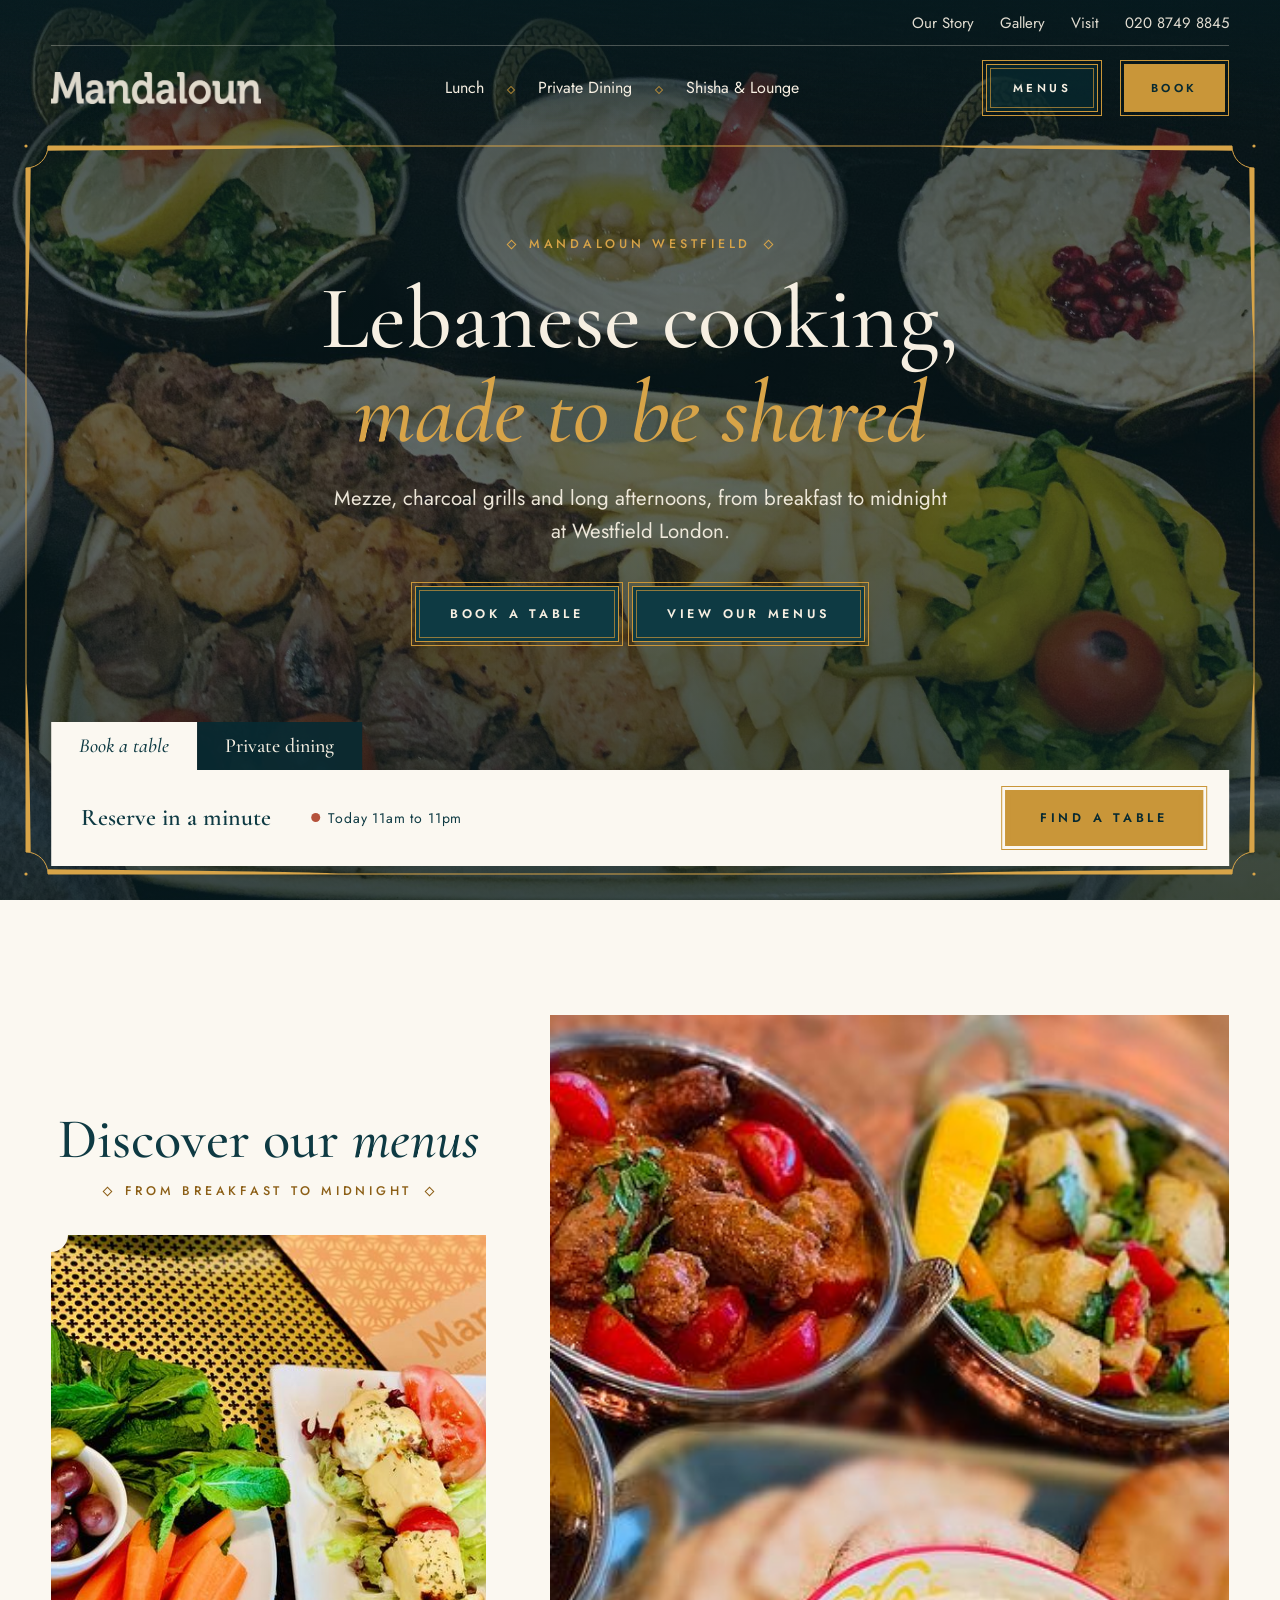
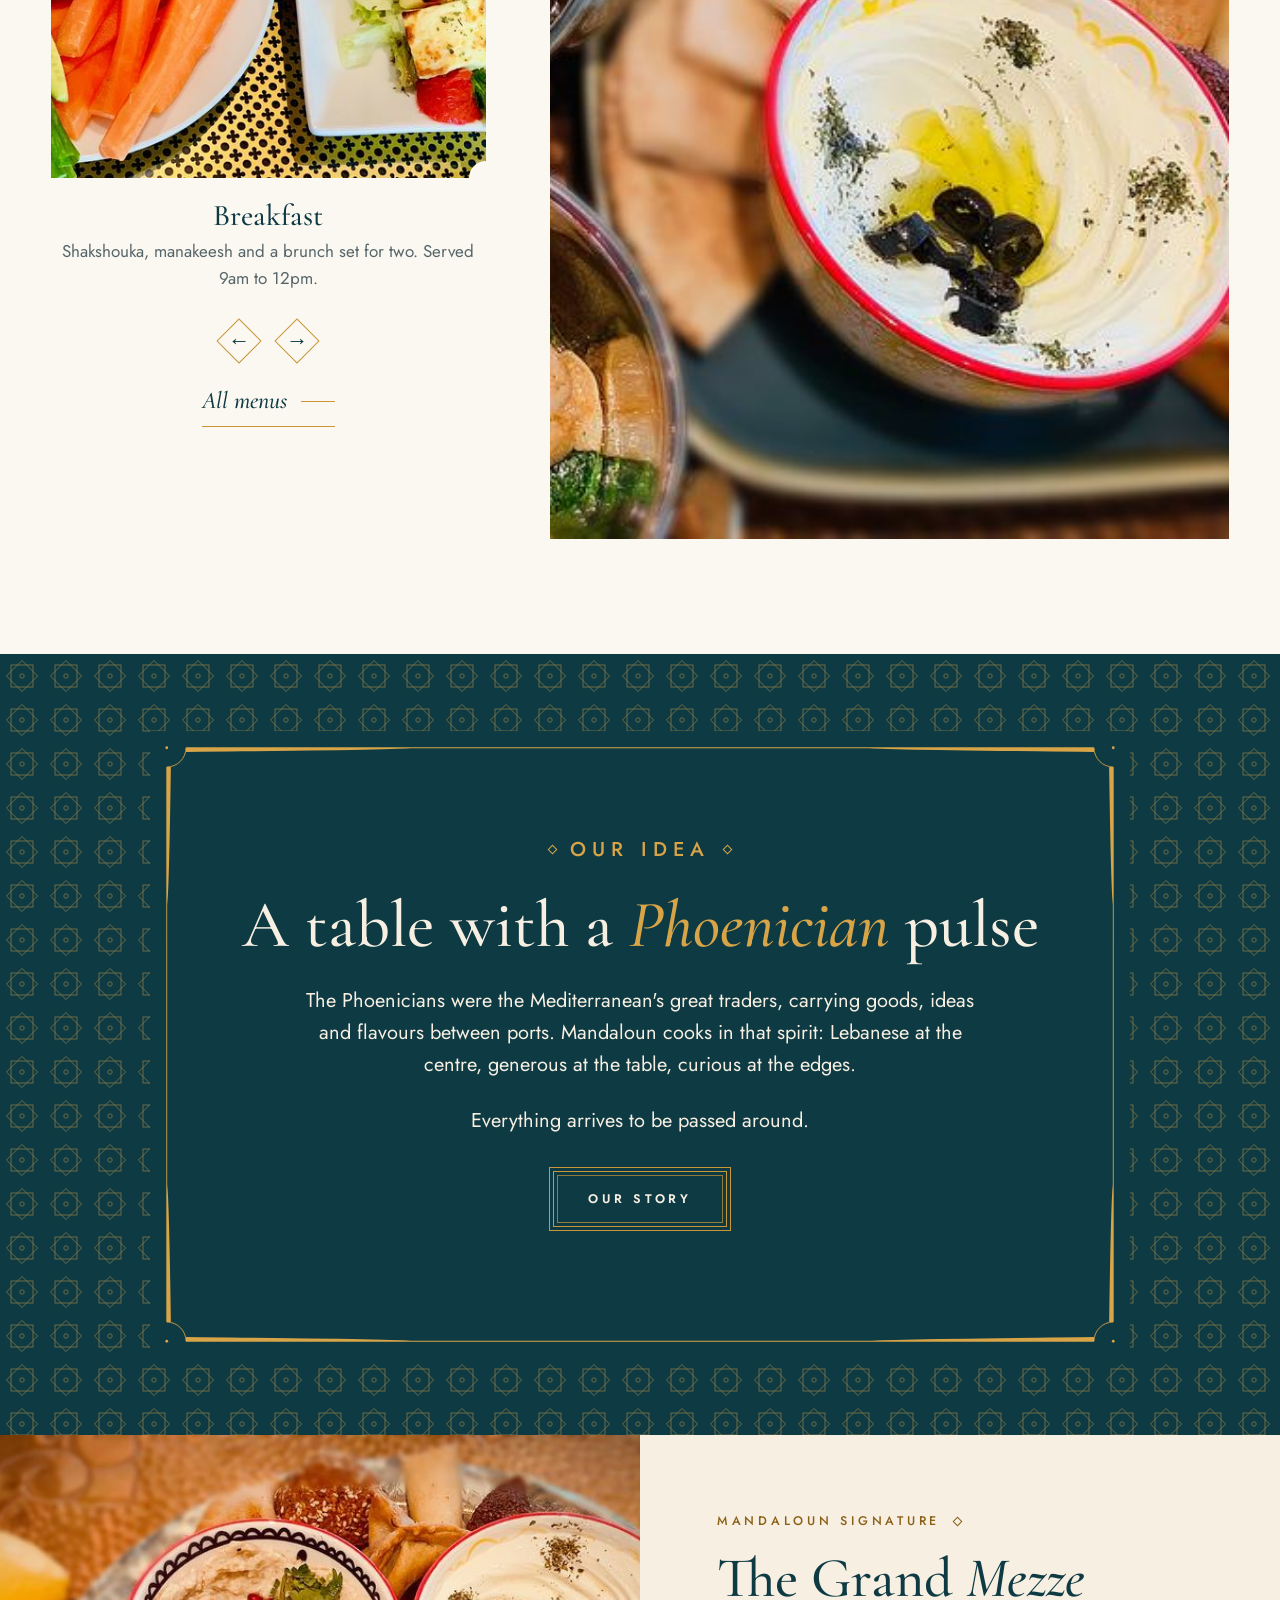
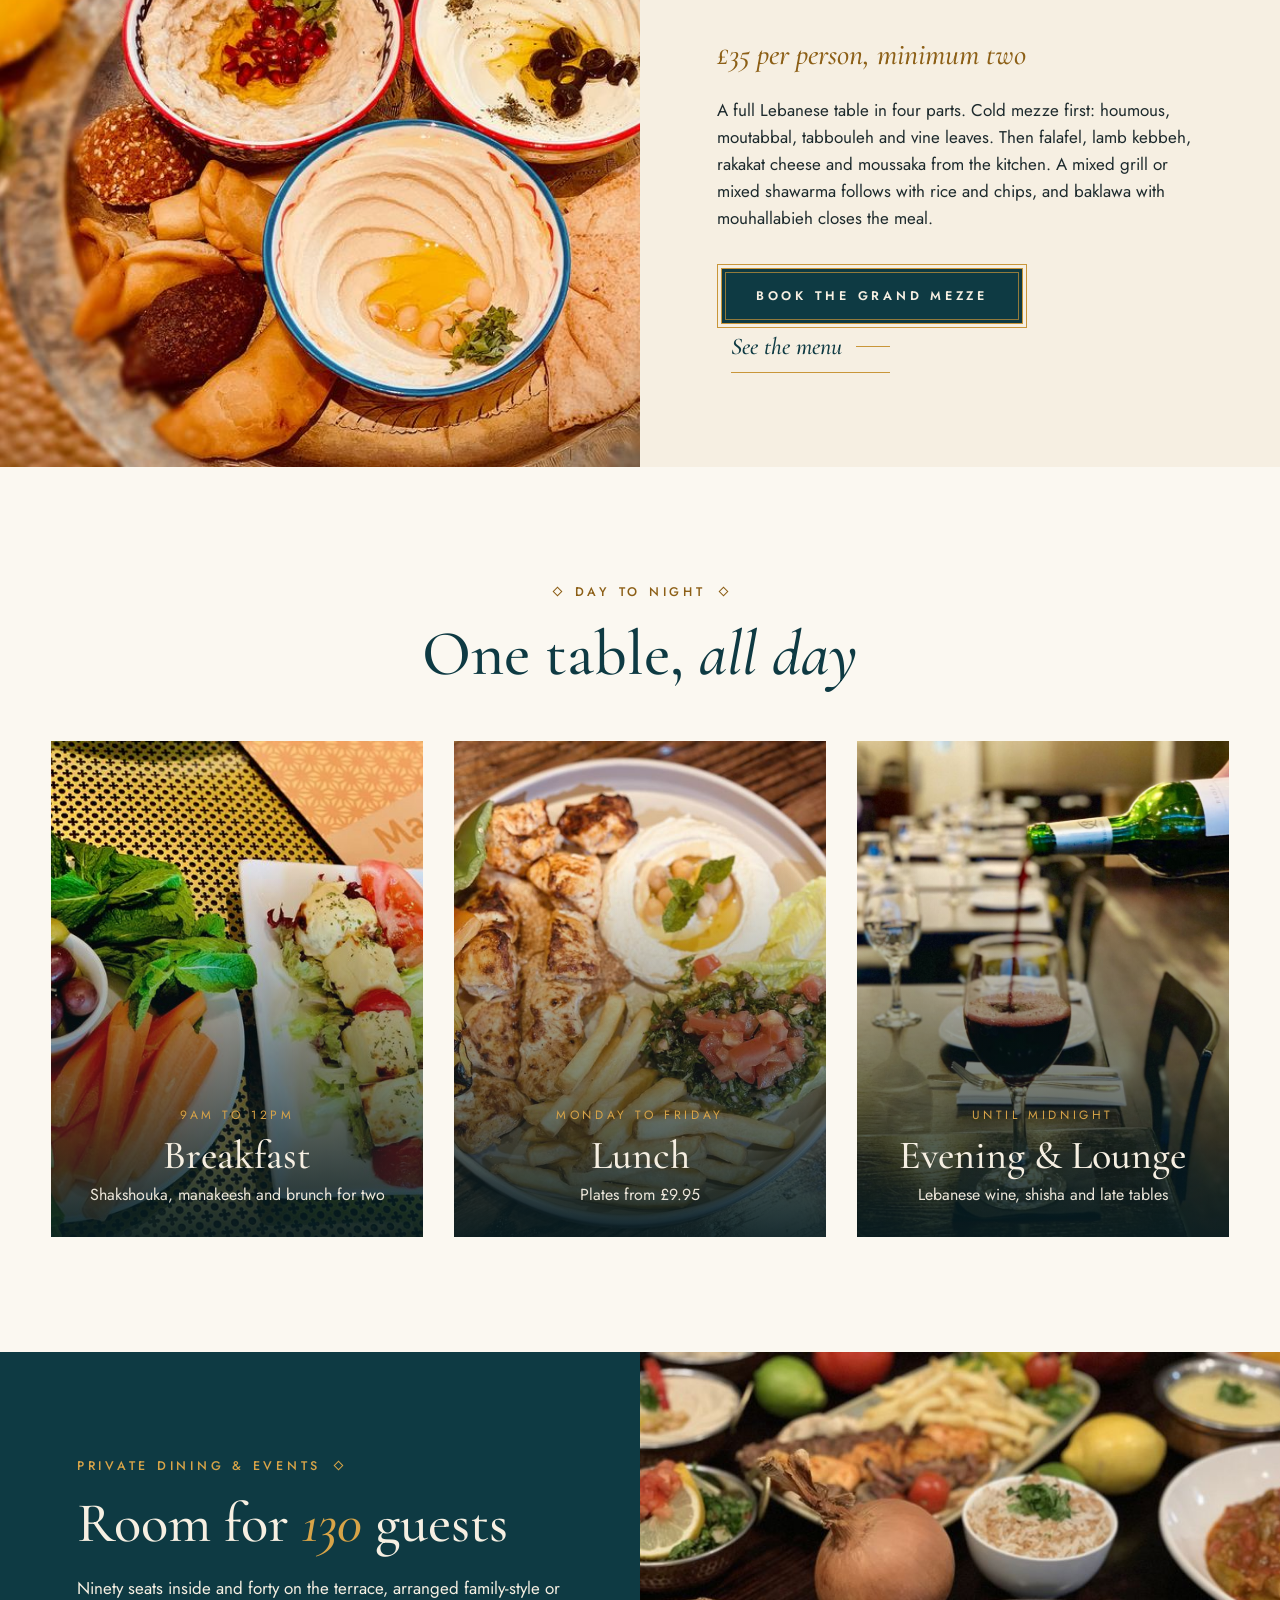
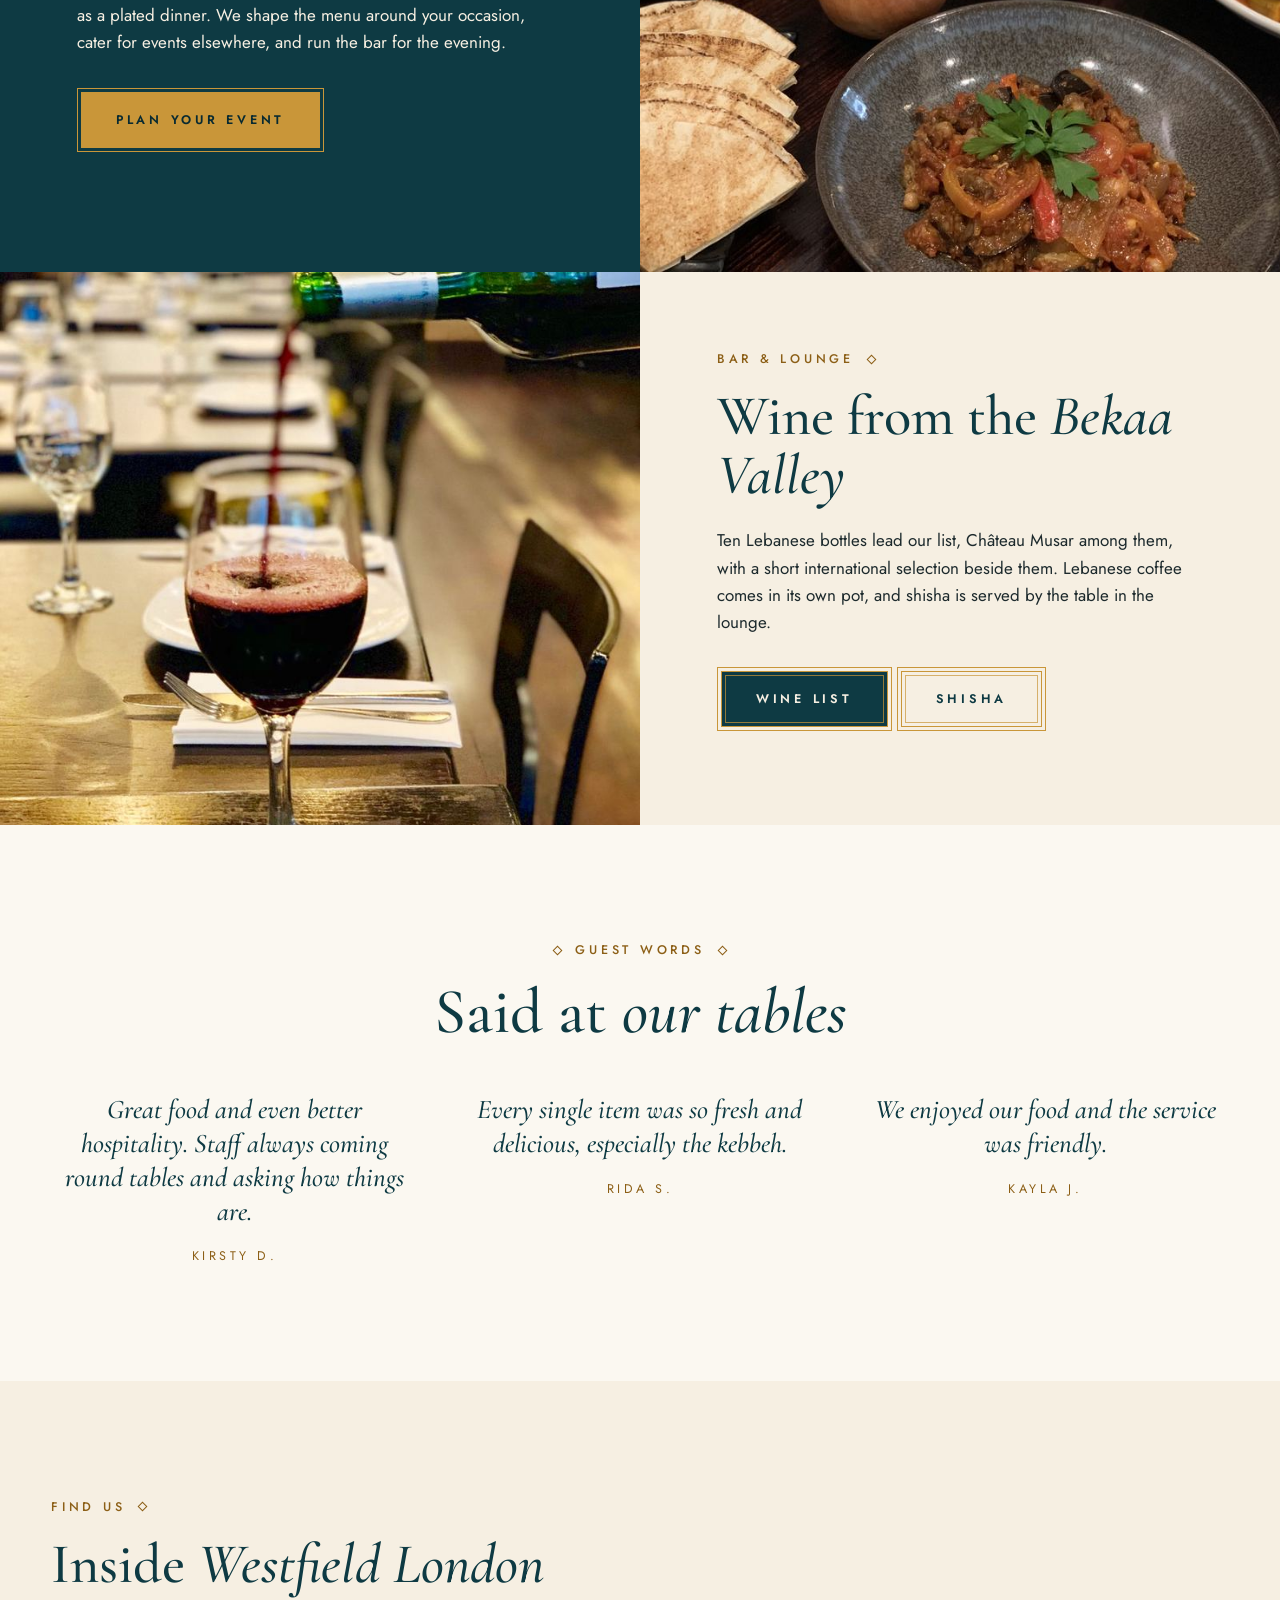
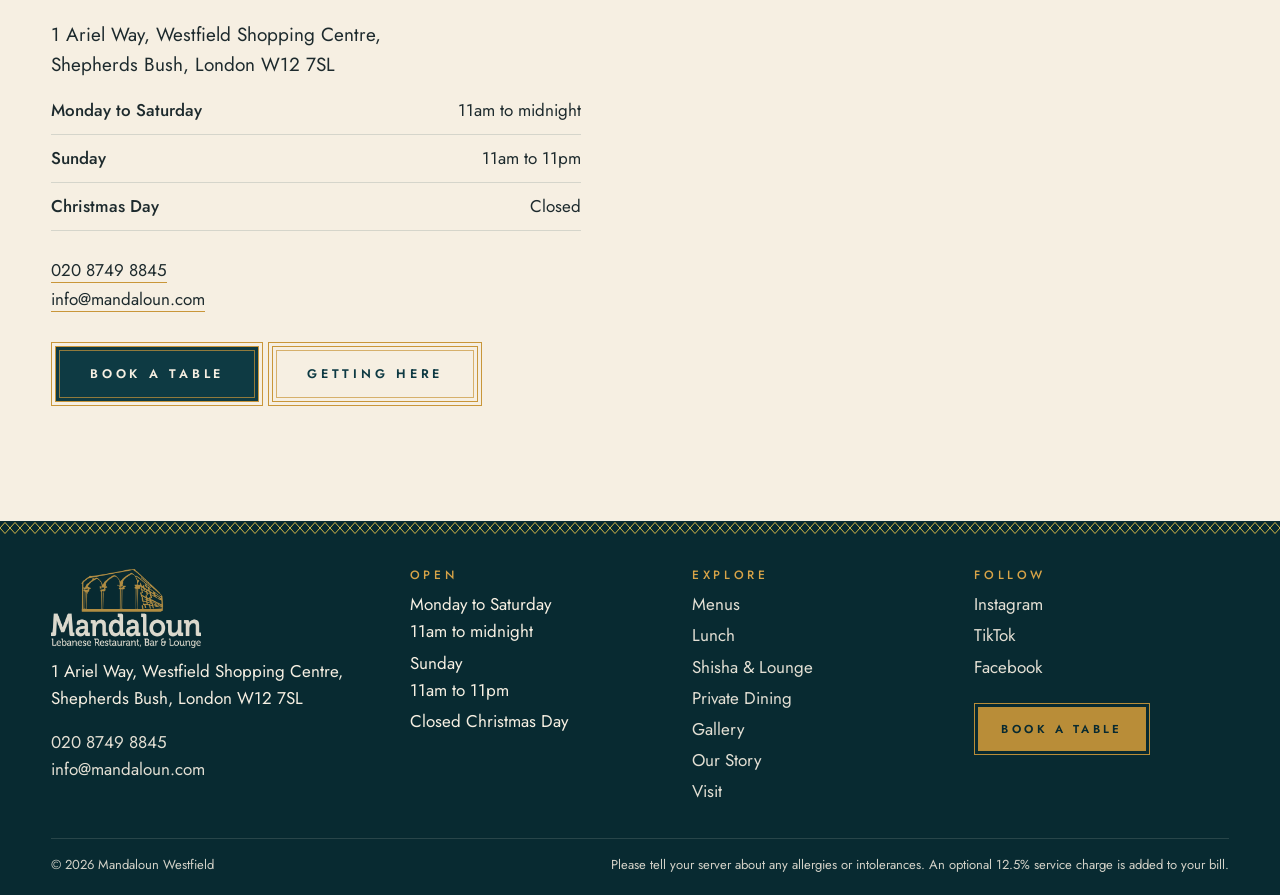
==== site/index.html @ 2b50c694 "Connect to Wix Headless; wire private events enquiry to a Wix form Move pages into site/, add wix.co" ====
<!doctype html>
<html lang="en-GB">
<head>
<meta charset="utf-8">
<meta name="viewport" content="width=device-width, initial-scale=1">
<title>Mandaloun Westfield | Lebanese restaurant, bar and lounge at Westfield London</title>
<meta name="description" content="Lebanese mezze, charcoal grills, Lebanese wine and shisha at Westfield London, Shepherds Bush. Breakfast, lunch and dinner until midnight. Private dining for up to 130.">
<meta name="theme-color" content="#0E3A43">
<meta property="og:type" content="website">
<meta property="og:site_name" content="Mandaloun Westfield">
<meta property="og:title" content="Mandaloun Westfield | Lebanese restaurant, bar and lounge at Westfield London">
<meta property="og:description" content="Lebanese mezze, charcoal grills, Lebanese wine and shisha at Westfield London, Shepherds Bush. Breakfast, lunch and dinner until midnight. Private dining for up to 130.">
<meta property="og:image" content="assets/img/hero.jpg">
<meta name="twitter:card" content="summary_large_image">
<link rel="icon" href="assets/favicon.png" type="image/png">
<link rel="apple-touch-icon" href="assets/apple-touch-icon.png">
<link rel="preload" href="assets/fonts/cormorant-garamond-latin-500-normal.woff2" as="font" type="font/woff2" crossorigin>
<link rel="preload" href="assets/fonts/jost-latin-400-normal.woff2" as="font" type="font/woff2" crossorigin>
<link rel="stylesheet" href="assets/css/style.css">
<script>document.documentElement.className+=" js";</script>
<script type="application/ld+json">{"@context": "https://schema.org", "@type": "Restaurant", "name": "Mandaloun Westfield", "servesCuisine": ["Lebanese", "Mediterranean"], "priceRange": "\u00a3\u00a3", "telephone": "+442087498845", "email": "info@mandaloun.com", "address": {"@type": "PostalAddress", "streetAddress": "1 Ariel Way, Westfield Shopping Centre", "addressLocality": "Shepherds Bush, London", "postalCode": "W12 7SL", "addressCountry": "GB"}, "openingHoursSpecification": [{"@type": "OpeningHoursSpecification", "dayOfWeek": ["Monday", "Tuesday", "Wednesday", "Thursday", "Friday", "Saturday"], "opens": "11:00", "closes": "00:00"}, {"@type": "OpeningHoursSpecification", "dayOfWeek": "Sunday", "opens": "11:00", "closes": "23:00"}], "sameAs": ["https://www.instagram.com/mandalounuk", "https://www.facebook.com/mandalounuk", "https://www.tiktok.com/@mandalounwestfield"]}</script>
</head>
<body class="on-hero">
<a class="skip" href="#main">Skip to content</a>
<header class="site-header">
  <div class="util"><a href="our-story.html">Our Story</a><a href="gallery.html">Gallery</a><a href="visit.html">Visit</a><a href="tel:+442087498845">020 8749 8845</a></div>
  <div class="navrow">
    <a class="brand" href="index.html" aria-label="Mandaloun Westfield, home"><img class="w-dark" src="assets/img/logo-wordmark-dark.png" alt="Mandaloun" width="210" height="32"><img class="w-light" src="assets/img/logo-wordmark-light.png" alt="" width="210" height="32"></a>
    <ul class="mainnav"><li><a href="menus.html#lunch">Lunch</a></li><li><a href="private-events.html">Private Dining</a></li><li><a href="menus.html#shisha">Shisha &amp; Lounge</a></li></ul>
    <div class="navbtns"><a class="btn sm" href="menus.html">Menus</a><a class="btn sm gold" href="#" data-book>Book</a></div>
    <button class="burger" aria-label="Open menu" aria-expanded="false"><span></span><span></span></button>
  </div>
</header>
<div class="mpanel" id="mpanel" role="dialog" aria-label="Menu">
  <div class="top"><img src="assets/img/logo-wordmark-light.png" alt="Mandaloun"><button class="close" aria-label="Close menu">&times;</button></div>
  <nav><a href="menus.html">Menus</a><a href="menus.html#lunch">Lunch</a><a href="private-events.html">Private Dining</a><a href="menus.html#shisha">Shisha &amp; Lounge</a><a href="gallery.html">Gallery</a><a href="our-story.html">Our Story</a><a href="visit.html">Visit</a></nav>
  <div class="mbtns"><a class="btn gold" href="#" data-book>Book a table</a><a class="btn" href="tel:+442087498845">Call 020 8749 8845</a></div>
</div>
<main id="main">

<section class="hero" aria-label="Welcome">
  <img src="assets/img/hero.jpg" srcset="assets/img/hero-sm.jpg 800w, assets/img/hero.jpg 1800w" sizes="100vw" width="1800" height="1350" alt="Mixed grill, chips and a spread of Lebanese mezze on a dark wooden table" class="bg" fetchpriority="high">
  <div class="frame"></div>
  <div class="hero-inner">
    <p class="eyebrow">Mandaloun Westfield</p>
    <h1>Lebanese cooking,<br><em>made to be shared</em></h1>
    <p class="sub">Mezze, charcoal grills and long afternoons, from breakfast to midnight at Westfield London.</p>
    <a class="btn" href="#" data-book>Book a table</a>
    <a class="btn" href="menus.html">View our menus</a>
  </div>
  <div class="reserve">
    <div class="tabs" role="tablist"><button class="tab" role="tab" aria-selected="true">Book a table</button><button class="tab" role="tab" aria-selected="false">Private dining</button></div>
    <div class="panel on"><div class="info"><strong>Reserve in a minute</strong><span class="openpill" data-open>Open daily from 11am</span></div><a class="btn gold" href="#" data-book>Find a table</a></div>
    <div class="panel"><div class="info"><strong>Celebrations for up to 130 guests</strong><span class="s">90 inside and 40 on the terrace</span></div><a class="btn gold" href="private-events.html">Plan an event</a></div>
  </div>
</section>

<section class="pad">
  <div class="wrap discover">
    <div class="left">
      <h2>Discover our <em>menus</em></h2>
      <p class="eyebrow" style="margin-top:10px">From breakfast to midnight</p>
      <div class="slider" data-slider><div class="slide"><a href="menus.html#breakfast" style="text-decoration:none"><div class="ph"><img src="assets/img/halloumi.jpg" srcset="assets/img/halloumi-sm.jpg 800w, assets/img/halloumi.jpg 1800w" sizes="440px" width="1800" height="1294" alt="Crudités and a grilled halloumi skewer" loading="lazy" decoding="async"></div><h3>Breakfast</h3><p>Shakshouka, manakeesh and a brunch set for two. Served 9am to 12pm.</p></a></div><div class="slide"><a href="menus.html#lunch" style="text-decoration:none"><div class="ph"><img src="assets/img/taouk.jpg" srcset="assets/img/taouk-sm.jpg 800w, assets/img/taouk.jpg 1800w" sizes="440px" width="1800" height="1540" alt="Grilled chicken with houmous, tabbouleh and chips" loading="lazy" decoding="async"></div><h3>Lunch</h3><p>Monday to Friday, 11:30am to 4:30pm. Plates from £9.95.</p></a></div><div class="slide"><a href="menus.html#a-la-carte" style="text-decoration:none"><div class="ph"><img src="assets/img/table-b.jpg" srcset="assets/img/table-b-sm.jpg 800w, assets/img/table-b.jpg 1800w" sizes="440px" width="1800" height="1350" alt="A table of mezze, grills and stews" loading="lazy" decoding="async"></div><h3>A La Carte</h3><p>Mezze to share, charcoal grills, slow stews and fish.</p></a></div><div class="slide"><a href="menus.html#desserts" style="text-decoration:none"><div class="ph"><img src="assets/img/coffee.jpg" srcset="assets/img/coffee-sm.jpg 800w, assets/img/coffee.jpg 1365w" sizes="440px" width="1365" height="1200" alt="Lebanese coffee with baklawa" loading="lazy" decoding="async"></div><h3>Desserts</h3><p>Knafe, katayef and baklawa, with cheesecake for the traditionalists.</p></a></div><div class="slide"><a href="menus.html#drinks" style="text-decoration:none"><div class="ph"><img src="assets/img/lemonade.jpg" srcset="assets/img/lemonade-sm.jpg 800w, assets/img/lemonade.jpg 1200w" sizes="440px" width="1200" height="1600" alt="Fresh juices with mint on a brass tray" loading="lazy" decoding="async"></div><h3>Drinks</h3><p>Lebanese coffee, fresh lemonada, juices and smoothies.</p></a></div><div class="slide"><a href="menus.html#wine" style="text-decoration:none"><div class="ph"><img src="assets/img/wine.jpg" srcset="assets/img/wine-sm.jpg 800w, assets/img/wine.jpg 1114w" sizes="440px" width="1114" height="1471" alt="Red wine being poured" loading="lazy" decoding="async"></div><h3>Wine</h3><p>Ten Lebanese wines from the Bekaa Valley, and a short international list.</p></a></div><div class="slide"><a href="menus.html#shisha" style="text-decoration:none"><div class="ph pat" role="img" aria-label="Geometric pattern"><span>Shisha</span></div><h3>Shisha</h3><p>Al Fakher, Starbuzz and premium flavours, by the table.</p></a></div>
        <div class="arrows"><button class="arrow" data-prev aria-label="Previous menu"><span>&larr;</span></button><button class="arrow" data-next aria-label="Next menu"><span>&rarr;</span></button></div>
      </div>
      <p style="margin-top:18px"><a class="textlink" href="menus.html">All menus</a></p>
    </div>
    <div class="right"><img src="assets/img/mezze-spread.jpg" srcset="assets/img/mezze-spread-sm.jpg 800w, assets/img/mezze-spread.jpg 1500w" sizes="(max-width:1100px) 0px, 55vw" width="1500" height="1124" alt="Copper bowls of mezze with labneh, prawns, kebbeh and pastries" loading="lazy" decoding="async"></div>
  </div>
</section>

<section class="story on-dark">
  <div class="wrap" style="padding-top:clamp(40px,6vw,90px);padding-bottom:clamp(40px,6vw,90px)">
    <div class="box">
      <div class="frame tight"></div>
      <p class="eyebrow">Our idea</p>
      <h2>A table with a <em>Phoenician</em> pulse</h2>
      <p>The Phoenicians were the Mediterranean's great traders, carrying goods, ideas and flavours between ports. Mandaloun cooks in that spirit: Lebanese at the centre, generous at the table, curious at the edges.</p>
      <p>Everything arrives to be passed around.</p>
      <p style="margin-top:30px"><a class="btn" href="our-story.html">Our story</a></p>
    </div>
  </div>
</section>

<section class="split bg-cream">
  <div class="media"><img src="assets/img/mezze-trio.jpg" srcset="assets/img/mezze-trio-sm.jpg 800w, assets/img/mezze-trio.jpg 1500w" sizes="(max-width:1100px) 100vw, 50vw" width="1500" height="1124" alt="Three bowls of houmous with falafel, kebbeh and pastries on a brass tray" loading="lazy" decoding="async"></div>
  <div class="copy">
    <p class="eyebrow left">Mandaloun Signature</p>
    <h2>The Grand <em>Mezze</em></h2>
    <p class="price-tag">£35 per person, minimum two</p>
    <p>A full Lebanese table in four parts. Cold mezze first: houmous, moutabbal, tabbouleh and vine leaves. Then falafel, lamb kebbeh, rakakat cheese and moussaka from the kitchen. A mixed grill or mixed shawarma follows with rice and chips, and baklawa with mouhallabieh closes the meal.</p>
    <p style="margin-top:14px"><a class="btn" href="#" data-book>Book the Grand Mezze</a> <a class="textlink" style="margin-left:14px" href="menus.html#a-la-carte">See the menu</a></p>
  </div>
</section>

<section class="pad">
  <div class="wrap center">
    <p class="eyebrow">Day to night</p>
    <h2 class="big">One table, <em>all day</em></h2>
    <div class="trio">
      <a class="tile" href="menus.html#breakfast"><img src="assets/img/halloumi.jpg" srcset="assets/img/halloumi-sm.jpg 800w, assets/img/halloumi.jpg 1800w" sizes="(max-width:760px) 100vw, 33vw" width="1800" height="1294" alt="Crudités and a grilled halloumi skewer" loading="lazy" decoding="async"><div class="cap"><span class="t">9am to 12pm</span><h3>Breakfast</h3><p>Shakshouka, manakeesh and brunch for two</p></div></a>
      <a class="tile" href="menus.html#lunch"><img src="assets/img/taouk.jpg" srcset="assets/img/taouk-sm.jpg 800w, assets/img/taouk.jpg 1800w" sizes="(max-width:760px) 100vw, 33vw" width="1800" height="1540" alt="Grilled chicken with houmous, tabbouleh and chips" loading="lazy" decoding="async"><div class="cap"><span class="t">Monday to Friday</span><h3>Lunch</h3><p>Plates from £9.95</p></div></a>
      <a class="tile" href="menus.html#wine"><img src="assets/img/wine.jpg" srcset="assets/img/wine-sm.jpg 800w, assets/img/wine.jpg 1114w" sizes="(max-width:760px) 100vw, 33vw" width="1114" height="1471" alt="Red wine being poured in the dining room" loading="lazy" decoding="async"><div class="cap"><span class="t">Until midnight</span><h3>Evening &amp; Lounge</h3><p>Lebanese wine, shisha and late tables</p></div></a>
    </div>
  </div>
</section>

<section class="split bg-teal rev on-dark">
  <div class="media"><img src="assets/img/table-a.jpg" srcset="assets/img/table-a-sm.jpg 800w, assets/img/table-a.jpg 1800w" sizes="(max-width:1100px) 100vw, 50vw" width="1800" height="1350" alt="A table laid with okra stew, mixed grill, rice, dips and Lebanese bread" loading="lazy" decoding="async"></div>
  <div class="copy">
    <p class="eyebrow left">Private dining &amp; events</p>
    <h2>Room for <em>130</em> guests</h2>
    <p>Ninety seats inside and forty on the terrace, arranged family-style or as a plated dinner. We shape the menu around your occasion, cater for events elsewhere, and run the bar for the evening.</p>
    <p style="margin-top:14px"><a class="btn gold" href="private-events.html">Plan your event</a></p>
  </div>
</section>

<section class="split bg-cream">
  <div class="media"><img src="assets/img/wine.jpg" srcset="assets/img/wine-sm.jpg 800w, assets/img/wine.jpg 1114w" sizes="(max-width:1100px) 100vw, 50vw" width="1114" height="1471" alt="Red wine poured into a glass in the dining room" loading="lazy" decoding="async"></div>
  <div class="copy">
    <p class="eyebrow left">Bar &amp; Lounge</p>
    <h2>Wine from the <em>Bekaa Valley</em></h2>
    <p>Ten Lebanese bottles lead our list, Château Musar among them, with a short international selection beside them. Lebanese coffee comes in its own pot, and shisha is served by the table in the lounge.</p>
    <p style="margin-top:14px"><a class="btn" href="menus.html#wine">Wine list</a> <a class="btn ghost" href="menus.html#shisha">Shisha</a></p>
  </div>
</section>

<section class="pad">
  <div class="wrap center">
    <p class="eyebrow">Guest words</p>
    <h2 class="big">Said at <em>our tables</em></h2>
    <div class="quotes">
      <div class="quote"><q>Great food and even better hospitality. Staff always coming round tables and asking how things are.</q><cite>Kirsty D.</cite></div>
      <div class="quote"><q>Every single item was so fresh and delicious, especially the kebbeh.</q><cite>Rida S.</cite></div>
      <div class="quote"><q>We enjoyed our food and the service was friendly.</q><cite>Kayla J.</cite></div>
    </div>
  </div>
</section>

<section class="pad bg-cream">
  <div class="wrap visit">
    <div>
      <p class="eyebrow left">Find us</p>
      <h2>Inside <em>Westfield London</em></h2>
      <p class="addr">1 Ariel Way, Westfield Shopping Centre,<br>Shepherds Bush, London W12 7SL</p>
      <ul class="hours"><li><b>Monday to Saturday</b><span>11am to midnight</span></li><li><b>Sunday</b><span>11am to 11pm</span></li><li><b>Christmas Day</b><span>Closed</span></li></ul>
      <ul class="contact-list"><li><a href="tel:+442087498845">020 8749 8845</a></li><li><a href="mailto:info@mandaloun.com">info@mandaloun.com</a></li></ul>
      <a class="btn" href="#" data-book>Book a table</a> <a class="btn ghost" href="visit.html">Getting here</a>
    </div>
    <div class="map"><iframe title="Map showing Mandaloun Westfield" src="https://www.google.com/maps?q=Mandaloun+Westfield+London,+1+Ariel+Way,+London+W12+7SL&output=embed" loading="lazy" referrerpolicy="no-referrer-when-downgrade"></iframe></div>
  </div>
</section>
</main>
<footer class="site-footer">
  <div class="pat" aria-hidden="true"></div>
  <div class="wrap">
    <div class="foot-grid">
      <div>
        <img src="assets/img/logo-lockup-light.png" alt="Mandaloun, Lebanese Restaurant, Bar &amp; Lounge" width="220" height="116" loading="lazy">
        <p>1 Ariel Way, Westfield Shopping Centre,<br>Shepherds Bush, London W12 7SL</p>
        <p><a href="tel:+442087498845">020 8749 8845</a><br><a href="mailto:info@mandaloun.com">info@mandaloun.com</a></p>
      </div>
      <div>
        <h4>Open</h4>
        <ul><li>Monday to Saturday<br>11am to midnight</li><li>Sunday<br>11am to 11pm</li><li>Closed Christmas Day</li></ul>
      </div>
      <div>
        <h4>Explore</h4>
        <ul><li><a href="menus.html">Menus</a></li><li><a href="menus.html#lunch">Lunch</a></li><li><a href="menus.html#shisha">Shisha &amp; Lounge</a></li><li><a href="private-events.html">Private Dining</a></li><li><a href="gallery.html">Gallery</a></li><li><a href="our-story.html">Our Story</a></li><li><a href="visit.html">Visit</a></li></ul>
      </div>
      <div>
        <h4>Follow</h4>
        <ul><li><a href="https://www.instagram.com/mandalounuk" rel="noopener" target="_blank">Instagram</a></li><li><a href="https://www.tiktok.com/@mandalounwestfield" rel="noopener" target="_blank">TikTok</a></li><li><a href="https://www.facebook.com/mandalounuk" rel="noopener" target="_blank">Facebook</a></li></ul>
        <p style="margin-top:22px"><a class="btn sm gold" href="#" data-book>Book a table</a></p>
      </div>
    </div>
    <div class="foot-bottom">
      <span>&copy; 2026 Mandaloun Westfield</span>
      <span>Please tell your server about any allergies or intolerances. An optional 12.5% service charge is added to your bill.</span>
    </div>
  </div>
</footer>
<script src="assets/js/main.js" defer></script>
</body>
</html>
---- site/assets/css/style.css ----
/* Mandaloun Redo: design language inspired by classic London brasserie sites.
   Own palette, own pattern, own copy. */

@font-face{font-family:"Cormorant Garamond";font-style:normal;font-weight:500;font-display:swap;src:url(../fonts/cormorant-garamond-latin-500-normal.woff2) format("woff2")}
@font-face{font-family:"Cormorant Garamond";font-style:normal;font-weight:600;font-display:swap;src:url(../fonts/cormorant-garamond-latin-600-normal.woff2) format("woff2")}
@font-face{font-family:"Cormorant Garamond";font-style:italic;font-weight:500;font-display:swap;src:url(../fonts/cormorant-garamond-latin-500-italic.woff2) format("woff2")}
@font-face{font-family:"Cormorant Garamond";font-style:italic;font-weight:600;font-display:swap;src:url(../fonts/cormorant-garamond-latin-600-italic.woff2) format("woff2")}
@font-face{font-family:"Jost";font-style:normal;font-weight:400;font-display:swap;src:url(../fonts/jost-latin-400-normal.woff2) format("woff2")}
@font-face{font-family:"Jost";font-style:normal;font-weight:500;font-display:swap;src:url(../fonts/jost-latin-500-normal.woff2) format("woff2")}
@font-face{font-family:"Jost";font-style:normal;font-weight:600;font-display:swap;src:url(../fonts/jost-latin-600-normal.woff2) format("woff2")}

:root{
  --teal:#0E3A43; --teal-2:#14505B; --teal-deep:#082A31;
  --gold:#C99639; --gold-light:#D8A448; --gold-deep:#8C5F16;
  --cream:#F6EFE2; --paper:#FBF8F1; --white:#fff;
  --ink:#1D2A2D; --muted:#56666A;
  --serif:"Cormorant Garamond",Georgia,"Times New Roman",serif;
  --sans:"Jost","Helvetica Neue",Arial,sans-serif;
  --wrap:1320px; --gut:clamp(20px,4vw,56px);
  --util-h:46px; --nav-h:84px;
}
*,*::before,*::after{box-sizing:border-box}
html{scroll-behavior:smooth;-webkit-text-size-adjust:100%}
body{margin:0;background:var(--paper);color:var(--ink);font-family:var(--sans);font-size:17px;line-height:1.6;-webkit-font-smoothing:antialiased}
img{max-width:100%;display:block}
a{color:inherit}
h1,h2,h3,h4{font-family:var(--serif);font-weight:500;line-height:1.05;margin:0;color:var(--teal)}
p{margin:0 0 1em}
em{font-style:italic}
.skip{position:absolute;left:-999px;top:0;background:var(--gold);color:var(--teal-deep);padding:10px 16px;z-index:999}
.skip:focus{left:10px;top:10px}
:focus-visible{outline:2px solid var(--gold-deep);outline-offset:3px}
.wrap{max-width:var(--wrap);margin:0 auto;padding:0 var(--gut)}
.center{text-align:center}

/* ---------- ornaments ---------- */
.eyebrow{font-family:var(--sans);font-weight:500;font-size:12.5px;letter-spacing:.3em;text-transform:uppercase;color:var(--gold-deep);display:flex;align-items:center;justify-content:center;gap:14px;margin:0 0 18px}
.eyebrow::before,.eyebrow::after{content:"";width:7px;height:7px;border:1px solid currentColor;transform:rotate(45deg);flex:none}
.eyebrow.left{justify-content:flex-start}
.eyebrow.left::before{display:none}
.on-dark .eyebrow{color:var(--gold-light)}
.band{height:14px;background:url(../band.svg) repeat-x center;background-size:20px 14px;opacity:.85}
.band-rule{display:flex;align-items:center;gap:22px;margin:0 0 36px}
.band-rule::before,.band-rule::after{content:"";height:14px;flex:1;background:url(../band.svg) repeat-x center;background-size:20px 14px;opacity:.8}
.band-rule span{font-weight:500;font-size:13px;letter-spacing:.34em;text-transform:uppercase;color:var(--gold-deep);white-space:nowrap}
.frame{position:absolute;inset:14px;border:32px solid transparent;border-image:url(../frame.svg) 32 stretch;pointer-events:none;z-index:2}
.frame.ink{border-image-source:url(../frame-ink.svg)}
.frame.tight{inset:8px;border-width:28px}

/* ---------- buttons (double outline) ---------- */
.btn{position:relative;display:inline-flex;align-items:center;justify-content:center;padding:17px 34px;background:var(--teal);color:var(--cream);font-family:var(--sans);font-weight:600;font-size:12.5px;letter-spacing:.3em;text-transform:uppercase;text-decoration:none;border:1px solid var(--gold);outline:1px solid var(--gold);outline-offset:3px;transition:background .25s,color .25s;cursor:pointer;margin:4px}
.btn::before{content:"";position:absolute;inset:3px;border:1px solid var(--gold);opacity:.7;pointer-events:none}
.btn:hover{background:var(--teal-2);color:#fff}
.btn.gold{background:var(--gold);color:var(--teal-deep)}
.btn.gold:hover{background:var(--gold-light)}
.btn.ghost{background:transparent;color:var(--teal)}
.btn.ghost:hover{background:rgba(14,58,67,.07)}
.on-dark .btn.ghost{color:var(--cream)}
.btn.sm{padding:12px 22px;font-size:11.5px}
.textlink{font-family:var(--serif);font-style:italic;font-weight:500;font-size:24px;color:var(--teal);text-decoration:none;display:inline-flex;align-items:center;gap:14px;border-bottom:1px solid var(--gold);padding-bottom:6px}
.textlink::after{content:"";width:34px;height:1px;background:var(--gold);position:relative;box-shadow:0 0 0 0 transparent}
.textlink:hover{color:var(--gold-deep)}
.on-dark .textlink{color:var(--cream)}

/* ---------- header ---------- */
.site-header{position:fixed;inset:0 0 auto 0;z-index:50;background:rgba(251,248,241,.97);color:var(--teal);box-shadow:0 1px 0 rgba(14,58,67,.14);transition:background .3s,color .3s,box-shadow .3s}
.util{height:var(--util-h);border-bottom:1px solid rgba(14,58,67,.14);margin:0 var(--gut);display:flex;justify-content:flex-end;align-items:center;gap:26px;font-size:15px;transition:height .3s,opacity .3s}
.util a{text-decoration:none;opacity:.92}
.util a:hover{opacity:1;text-decoration:underline;text-decoration-color:var(--gold);text-underline-offset:5px}
.navrow{height:var(--nav-h);margin:0 var(--gut);display:flex;align-items:center;gap:36px}
.brand{display:block;flex:none}
.brand img{height:32px;width:auto}
.brand .w-light{display:none}
.mainnav{display:flex;align-items:center;gap:22px;margin:0 auto;padding:0;list-style:none;font-size:16px}
.mainnav a{text-decoration:none;position:relative;padding:6px 2px}
.mainnav a:hover{text-decoration:underline;text-decoration-color:var(--gold);text-underline-offset:6px}
.mainnav li+li::before{content:"";display:inline-block;width:6px;height:6px;border:1px solid var(--gold);transform:rotate(45deg);margin-right:22px;vertical-align:middle;opacity:.8}
.navbtns{display:flex;gap:18px;flex:none}
.navbtns .btn{padding:14px 26px;margin:4px}
.burger{display:none;background:none;border:0;padding:10px;margin-left:auto;cursor:pointer;color:inherit}
.burger span{display:block;width:26px;height:1.5px;background:currentColor;margin:6px 0;transition:.25s}
.on-hero .site-header{background:linear-gradient(180deg,rgba(6,28,33,.62),rgba(6,28,33,0));color:var(--cream);box-shadow:none}
.on-hero .site-header .util{border-bottom-color:rgba(246,239,226,.28)}
.on-hero .site-header .brand .w-dark{display:none}
.on-hero .site-header .brand .w-light{display:block}
.on-hero .site-header .btn{background:rgba(8,42,49,.72)}
.on-hero .site-header .btn.gold,.scrolled.on-hero .site-header .btn.gold{background:var(--gold);color:var(--teal-deep)}
.scrolled .util{height:0;opacity:0;overflow:hidden;border:0}
.scrolled.on-hero .site-header{background:rgba(251,248,241,.97);color:var(--teal);box-shadow:0 1px 0 rgba(14,58,67,.14)}
.scrolled.on-hero .site-header .brand .w-dark{display:block}
.scrolled.on-hero .site-header .brand .w-light{display:none}
.scrolled.on-hero .site-header .btn{background:var(--teal)}
body{padding-top:calc(var(--util-h) + var(--nav-h))}
body.on-hero{padding-top:0}

/* mobile panel */
.mpanel{position:fixed;inset:0;z-index:60;background:var(--teal-deep);color:var(--cream);display:none;flex-direction:column;padding:26px var(--gut) 40px;overflow:auto}
.mpanel.open{display:flex}
.mpanel .top{display:flex;justify-content:space-between;align-items:center;margin-bottom:34px}
.mpanel .top img{height:30px}
.mpanel .close{background:none;border:0;color:var(--cream);font-size:38px;line-height:1;cursor:pointer;padding:6px 10px}
.mpanel nav{display:flex;flex-direction:column;gap:6px}
.mpanel nav a{font-family:var(--serif);font-size:38px;text-decoration:none;padding:8px 0;border-bottom:1px solid rgba(246,239,226,.14)}
.mpanel .mbtns{margin-top:34px;display:flex;flex-direction:column;gap:14px}
.mpanel .btn{width:100%}

/* ---------- hero ---------- */
.hero{position:relative;min-height:100svh;display:flex;align-items:center;justify-content:center;text-align:center;color:var(--cream);background:var(--teal-deep);overflow:hidden}
.hero>img.bg{position:absolute;inset:0;width:100%;height:100%;object-fit:cover;object-position:50% 58%}
.hero::after{content:"";position:absolute;inset:0;background:linear-gradient(180deg,rgba(6,28,33,.72) 0%,rgba(6,28,33,.6) 45%,rgba(6,28,33,.78) 100%)}
.hero .frame{inset:calc(var(--util-h) + var(--nav-h) + 6px) 16px 16px 16px}
.hero-inner{position:relative;z-index:3;padding:170px var(--gut) 190px;max-width:1000px}
.hero h1{color:var(--cream);font-size:clamp(46px,7vw,98px);margin:0 0 22px;font-weight:500}
.hero h1 em{color:var(--gold-light)}
.hero .sub{font-size:clamp(17px,1.6vw,21px);max-width:620px;margin:0 auto 34px;color:rgba(246,239,226,.95)}
.hero .eyebrow{color:var(--gold-light)}
.reserve{position:absolute;z-index:4;left:50%;transform:translateX(-50%);bottom:34px;width:min(1180px,calc(100% - 2*var(--gut)))}
.reserve .tabs{display:flex}
.reserve .tab{font-family:var(--serif);font-size:20px;padding:12px 28px;background:rgba(8,42,49,.92);color:var(--cream);border:0;cursor:pointer}
.reserve .tab[aria-selected=true]{background:var(--paper);color:var(--teal);font-style:italic}
.reserve .panel{background:var(--paper);color:var(--ink);display:none;align-items:center;justify-content:space-between;gap:24px;padding:16px 22px 16px 30px;text-align:left}
.reserve .panel.on{display:flex}
.reserve .panel .info{display:flex;flex-wrap:wrap;gap:8px 40px;align-items:center}
.reserve .panel strong{font-family:var(--serif);font-size:24px;font-weight:600;color:var(--teal)}
.reserve .panel span.s{color:var(--muted);font-size:16px}
.openpill{display:inline-flex;align-items:center;gap:8px;font-size:14px;letter-spacing:.06em;color:var(--teal)}
.openpill i{width:9px;height:9px;border-radius:50%;background:#2F8F5B;display:inline-block}
.openpill.closed i{background:#B5523B}

/* ---------- sections ---------- */
section{position:relative}
.pad{padding:clamp(72px,9vw,128px) 0}
.bg-teal{background:var(--teal);color:var(--cream)}
.bg-teal h2,.bg-teal h3{color:var(--cream)}
.bg-teal h2 em{color:var(--gold-light)}
.bg-cream{background:var(--cream)}
.lead{font-size:19px;max-width:620px}
h2.big{font-size:clamp(40px,5vw,68px)}
h2 em,h1 em{font-style:italic;font-weight:500}

/* menus discover */
.discover{display:grid;grid-template-columns:minmax(320px,.78fr) 1.22fr;gap:clamp(30px,5vw,80px);align-items:center}
.discover .left{text-align:center}
.discover h2{font-size:clamp(40px,4.4vw,62px);margin-bottom:12px}
.slider{position:relative;max-width:440px;margin:34px auto 0}
.slide{display:none}
.slide.on{display:block}
.slide .ph{position:relative;aspect-ratio:4/5;overflow:hidden;background:var(--teal)}
.slide .ph img{width:100%;height:100%;object-fit:cover}
.slide .ph.pat{display:flex;align-items:center;justify-content:center;background:var(--teal) url(../star.svg);background-size:44px}
.slide .ph.pat span{font-family:var(--serif);font-size:44px;color:var(--gold-light);font-style:italic}
.slide .ph::before,.slide .ph::after{content:"";position:absolute;width:34px;height:34px;background:var(--paper);border-radius:50%;z-index:2}
.slide .ph::before{left:-17px;top:-17px}
.slide .ph::after{right:-17px;bottom:-17px}
.slide h3{font-size:30px;margin:22px 0 6px}
.slide p{color:var(--muted);margin:0}
.arrows{display:flex;justify-content:center;gap:12px;margin:26px 0 8px}
.arrow{width:46px;height:46px;border:0;background:none;position:relative;cursor:pointer;color:var(--teal);font-size:22px}
.arrow::before{content:"";position:absolute;inset:7px;border:1px solid var(--gold);transform:rotate(45deg)}
.arrow span{position:relative}
.discover .right{position:relative}
.discover .right img{width:100%;aspect-ratio:4/4.4;object-fit:cover}

/* split */
.split{display:grid;grid-template-columns:1fr 1fr;gap:0;align-items:stretch}
.split .media{position:relative;min-height:520px;overflow:hidden}
.split .media img{position:absolute;inset:0;width:100%;height:100%;object-fit:cover}
.split .copy{padding:clamp(48px,6vw,96px) clamp(28px,6vw,96px);display:flex;flex-direction:column;justify-content:center;position:relative}
.split .copy h2{font-size:clamp(38px,4.4vw,62px);margin-bottom:22px}
.split .copy p{max-width:540px}
.price-tag{font-family:var(--serif);font-size:30px;font-style:italic;color:var(--gold-deep);margin:0 0 18px}
.bg-teal .price-tag{color:var(--gold-light)}
.split.rev .media{order:2}

/* story band */
.story{background:var(--teal) url(../star.svg);background-size:44px;color:var(--cream);text-align:center}
.story .box{position:relative;max-width:980px;margin:0 auto;padding:clamp(70px,8vw,120px) clamp(36px,7vw,110px);background:var(--teal)}
.story h2{font-size:clamp(40px,5.2vw,74px);color:var(--cream);margin-bottom:26px}
.story h2 em{color:var(--gold-light)}
.story p{font-size:20px;max-width:700px;margin:0 auto 1.2em}

/* day to night */
.trio{display:grid;grid-template-columns:repeat(3,1fr);gap:clamp(18px,2.4vw,34px);margin-top:54px}
.tile{position:relative;display:block;text-decoration:none;color:var(--cream);aspect-ratio:3/4;overflow:hidden;background:var(--teal)}
.tile img{position:absolute;inset:0;width:100%;height:100%;object-fit:cover;transition:transform .8s ease}
.tile:hover img{transform:scale(1.04)}
.tile::after{content:"";position:absolute;inset:0;background:linear-gradient(180deg,rgba(6,28,33,0) 25%,rgba(6,28,33,.92) 100%)}
.tile .cap{position:absolute;z-index:3;left:0;right:0;bottom:0;padding:30px;text-align:center}
.tile h3{color:var(--cream);font-size:40px;margin-bottom:6px}
.tile p{margin:0;font-size:16px;opacity:.95}
.tile .t{display:block;font-size:12px;letter-spacing:.3em;text-transform:uppercase;color:var(--gold-light);margin-bottom:8px}

/* quotes */
.quotes{display:grid;grid-template-columns:repeat(3,1fr);gap:clamp(22px,3vw,48px);margin-top:48px}
.quote{text-align:center;padding:0 10px}
.quote q{quotes:none;font-family:var(--serif);font-size:27px;line-height:1.25;color:var(--teal);display:block;font-style:italic}
.quote cite{display:block;margin-top:18px;font-style:normal;font-size:12.5px;letter-spacing:.28em;text-transform:uppercase;color:var(--gold-deep)}

/* visit strip */
.visit{display:grid;grid-template-columns:1fr 1.1fr;gap:clamp(30px,5vw,80px);align-items:center}
.visit h2{font-size:clamp(38px,4.4vw,62px);margin-bottom:26px}
.hours{list-style:none;margin:0 0 26px;padding:0}
.hours li{display:flex;justify-content:space-between;gap:20px;border-bottom:1px solid rgba(14,58,67,.14);padding:10px 0}
.hours li b{font-weight:500}
.map{position:relative;aspect-ratio:4/3;background:var(--cream)}
.map iframe{position:absolute;inset:0;width:100%;height:100%;border:0;filter:saturate(.75) contrast(1.02)}
.addr{font-size:19px;margin:0 0 6px}
.contact-list{margin:0 0 28px;padding:0;list-style:none}
.contact-list li{margin:2px 0}
.contact-list a{text-decoration:none;border-bottom:1px solid var(--gold)}

/* ---------- footer ---------- */
.site-footer{background:var(--teal-deep);color:var(--cream);padding:48px 0 20px;position:relative}
.site-footer .pat{position:absolute;left:0;right:0;top:0;height:14px;background:url(../band.svg) repeat-x;background-size:20px 14px;opacity:.9;filter:brightness(1.6)}
.foot-grid{display:grid;grid-template-columns:1.3fr 1fr 1fr 1fr;gap:28px}
.foot-grid img{width:150px;height:auto;margin-bottom:10px}
.foot-grid h4{font-family:var(--sans);font-size:12px;letter-spacing:.3em;text-transform:uppercase;color:var(--gold-light);font-weight:500;margin-bottom:10px}
.foot-grid ul{list-style:none;padding:0;margin:0}
.foot-grid li{margin:4px 0}
.foot-grid a{text-decoration:none;opacity:.92}
.foot-grid a:hover{opacity:1;text-decoration:underline;text-decoration-color:var(--gold);text-underline-offset:5px}
.foot-bottom{margin-top:28px;padding-top:16px;border-top:1px solid rgba(246,239,226,.16);display:flex;flex-wrap:nowrap;justify-content:space-between;gap:8px 30px;font-size:13px;opacity:.85}
@media (max-width:1100px){.foot-bottom{flex-wrap:wrap}}

/* ---------- page heroes ---------- */
.page-hero{position:relative;text-align:center;padding:clamp(56px,7vw,100px) 0 clamp(40px,5vw,70px);background:var(--cream)}
.page-hero h1{font-size:clamp(46px,6.4vw,92px);margin-bottom:16px}
.page-hero .lead{margin:0 auto;color:var(--ink)}
.page-hero .band{margin-bottom:0;position:absolute;left:0;right:0;top:0}

/* ---------- menus page ---------- */
.menus-wrap{display:grid;grid-template-columns:300px 1fr;gap:clamp(30px,4vw,72px);padding:48px 0 110px;align-items:start}
.menu-nav{position:sticky;top:calc(var(--nav-h) + 24px)}
.menu-nav h2{font-size:38px;margin-bottom:20px}
.menu-nav ul{list-style:none;margin:0;padding:0}
.menu-nav li a{display:flex;align-items:center;gap:14px;padding:11px 0;font-family:var(--serif);font-size:25px;text-decoration:none;color:var(--muted);border-bottom:1px solid rgba(14,58,67,.12)}
.menu-nav li a::before{content:"";width:7px;height:7px;border:1px solid var(--gold);transform:rotate(45deg);flex:none}
.menu-nav li a[aria-current=true]{color:var(--teal);font-weight:600}
.menu-nav li a[aria-current=true]::before{background:var(--gold)}
.menu-nav .btn{margin-top:26px;width:100%}
.js .mpanel-menu{display:none}
.js .mpanel-menu.on{display:block}
.mpanel-menu+.mpanel-menu{margin-top:80px}
.js .mpanel-menu+.mpanel-menu{margin-top:0}
.menu-hero{display:grid;grid-template-columns:1fr 1fr;min-height:340px;margin-bottom:54px;background:var(--teal);position:relative}
.menu-hero .txt{position:relative;padding:48px 40px;color:var(--cream);display:flex;flex-direction:column;align-items:center;justify-content:center;text-align:center;background:var(--teal) url(../star.svg);background-size:44px}
.menu-hero .txt h2{color:var(--cream);font-size:clamp(40px,4vw,56px);margin-bottom:10px}
.menu-hero .txt p{margin:0 0 18px;max-width:380px;color:rgba(246,239,226,.92)}
.menu-hero .txt .eyebrow{color:var(--gold-light);margin-bottom:12px}
.menu-hero .ph img{width:100%;height:100%;object-fit:cover;min-height:340px}
.menu-hero.nophoto{grid-template-columns:1fr}
.menu-hero .txt .frame{inset:14px}
.msec{margin-bottom:56px}
.msec .sub{text-align:center;color:var(--muted);margin:-18px 0 26px;font-style:italic;font-family:var(--serif);font-size:21px}
.dishes{display:grid;grid-template-columns:repeat(3,1fr);gap:14px}
.dish{background:#fff;padding:22px 20px 20px;text-align:center;display:flex;flex-direction:column;justify-content:flex-start;min-height:132px}
.dish h3{font-size:24px;font-weight:600;line-height:1.12;margin-bottom:8px}
.dish .d{font-size:15.5px;line-height:1.5;color:#3c4a4d;margin:0 0 10px}
.dish .k{font-size:12px;letter-spacing:.12em;color:var(--gold-deep);margin-left:6px;font-family:var(--sans);font-weight:500;vertical-align:middle}
.dish .p{margin-top:auto;font-family:var(--serif);font-weight:600;font-size:22px;color:var(--teal)}
.dish.noprice .p{display:none}
.dishes.compact .dish{min-height:0;padding:16px 14px}
.legend{margin-top:26px;padding:18px 22px;background:var(--cream);font-size:14.5px;color:var(--ink)}
.legend b{font-weight:600}
.note{font-size:14.5px;color:var(--muted);margin-top:16px}

/* ---------- events ---------- */
.figures{display:grid;grid-template-columns:repeat(3,1fr);gap:clamp(14px,2vw,30px);margin:0 0 70px;text-align:center}
.figure{padding:34px 10px;border-top:1px solid var(--gold);border-bottom:1px solid var(--gold)}
.figure b{display:block;font-family:var(--serif);font-weight:500;font-size:clamp(54px,6vw,84px);color:var(--teal);line-height:1}
.figure span{font-size:12.5px;letter-spacing:.28em;text-transform:uppercase;color:var(--gold-deep)}
.pkgs{display:grid;grid-template-columns:repeat(3,1fr);gap:clamp(18px,2.4vw,34px)}
.pkg{background:#fff;display:flex;flex-direction:column}
.pkg .ph{aspect-ratio:4/3;overflow:hidden}
.pkg .ph img{width:100%;height:100%;object-fit:cover}
.pkg .in{padding:30px 28px 34px;text-align:center;display:flex;flex-direction:column;flex:1}
.pkg h3{font-size:34px;margin-bottom:12px}
.pkg p{color:#3c4a4d}
.pkg .btn{align-self:center;margin-top:auto}
.steps{display:grid;grid-template-columns:repeat(3,1fr);gap:clamp(18px,3vw,50px);margin-top:46px;counter-reset:s}
.step{text-align:center;padding:0 10px}
.step::before{counter-increment:s;content:counter(s);display:grid;place-items:center;width:58px;height:58px;margin:0 auto 18px;font-family:var(--serif);font-size:30px;color:var(--gold-light);border:1px solid var(--gold);transform:rotate(45deg)}
.step::before{transform:none;border-radius:50%}
.step h3{color:var(--cream);font-size:30px;margin-bottom:8px}
.step p{opacity:.92}
.formgrid{display:grid;grid-template-columns:1fr 1fr;gap:18px 22px}
.formgrid .full{grid-column:1/-1}
label{display:block;font-size:12.5px;letter-spacing:.22em;text-transform:uppercase;color:var(--gold-deep);margin-bottom:8px;font-weight:500}
input,select,textarea{width:100%;font:inherit;font-size:17px;padding:14px 16px;border:1px solid rgba(14,58,67,.28);background:#fff;color:var(--ink);border-radius:0}
textarea{min-height:130px;resize:vertical}
input:focus,select:focus,textarea:focus{outline:2px solid var(--gold);outline-offset:0;border-color:var(--gold)}
.formnote{font-size:14.5px;color:var(--muted);margin-top:12px}
.formbox{background:var(--cream);padding:clamp(28px,4vw,56px);position:relative}

/* ---------- gallery ---------- */
.masonry{columns:3;column-gap:16px}
.masonry a{display:block;margin:0 0 16px;break-inside:avoid;position:relative;overflow:hidden;background:var(--teal)}
.masonry img{display:block;width:100%;height:auto;transition:transform .7s ease,opacity .3s}
.masonry a:hover img{transform:scale(1.03)}
.lb{position:fixed;inset:0;z-index:80;background:rgba(6,28,33,.94);display:none;align-items:center;justify-content:center;padding:30px}
.lb.open{display:flex}
.lb img{max-height:88vh;max-width:92vw;object-fit:contain}
.lb button{position:absolute;background:none;border:0;color:var(--cream);font-size:40px;cursor:pointer;padding:14px 20px}
.lb .x{top:10px;right:14px}.lb .pv{left:8px;top:50%}.lb .nx{right:8px;top:50%}
.lb .cap{position:absolute;left:0;right:0;bottom:18px;text-align:center;color:var(--cream);font-family:var(--serif);font-size:22px;font-style:italic;padding:0 70px}

/* ---------- story ---------- */
.prose{max-width:720px;margin:0 auto}
.prose p{font-size:19.5px}
.prose h2{font-size:clamp(36px,4vw,54px);margin:0 0 20px}
.pull{font-family:var(--serif);font-style:italic;font-size:clamp(30px,3.6vw,48px);line-height:1.2;color:var(--teal);text-align:center;max-width:900px;margin:0 auto}

/* ---------- shisha panel ---------- */
.shisha-grid{display:grid;grid-template-columns:repeat(2,1fr);gap:14px}

/* ---------- responsive ---------- */
@media (max-width:1100px){
  .mainnav{display:none}
  .navbtns{display:none}
  .burger{display:block}
  .util{display:none}
  :root{--util-h:0px;--nav-h:70px}
  .discover{grid-template-columns:1fr}
  .discover .right{display:none}
  .split{grid-template-columns:1fr}
  .split .media{min-height:380px}
  .split.rev .media{order:0}
  .menus-wrap{grid-template-columns:1fr}
  .menu-nav{position:static}
  .menu-nav ul{display:flex;flex-wrap:wrap;gap:8px}
  .menu-nav li a{border:1px solid rgba(14,58,67,.2);padding:8px 16px;font-size:20px}
  .menu-nav li a::before{display:none}
  .menu-nav .btn{display:none}
  .menu-nav h2{font-size:30px}
  .dishes{grid-template-columns:repeat(2,1fr)}
  .foot-grid{grid-template-columns:1fr 1fr}
  .visit{grid-template-columns:1fr}
  .masonry{columns:2}
}
@media (max-width:760px){
  body{font-size:16.5px}
  .hero-inner{padding:130px var(--gut) 290px}
  .hero .frame{inset:76px 8px 8px 8px;border-width:24px}
  .reserve{bottom:24px;width:calc(100% - 28px)}
  .reserve .panel{flex-direction:column;align-items:stretch;text-align:center;padding:16px}
  .reserve .panel .info{justify-content:center;gap:4px 20px;flex-direction:column}
  .trio,.quotes,.pkgs,.steps,.figures{grid-template-columns:1fr}
  .tile{aspect-ratio:4/4.3}
  .menu-hero{grid-template-columns:1fr}
  .menu-hero .ph{order:-1}
  .menu-hero .ph img{min-height:240px;max-height:300px}
  .dishes{grid-template-columns:1fr}
  .shisha-grid{grid-template-columns:1fr}
  .formgrid{grid-template-columns:1fr}
  .foot-grid{grid-template-columns:1fr;gap:30px}
  .masonry{columns:1}
  .lb .pv,.lb .nx{top:auto;bottom:70px}
  .lb .cap{bottom:16px;font-size:18px}
  .story .box{padding:70px 26px}
}
@media (prefers-reduced-motion:reduce){*{scroll-behavior:auto!important;transition:none!important}}
@media print{.site-header,.reserve,.mpanel,.lb{display:none}body{padding-top:0}}
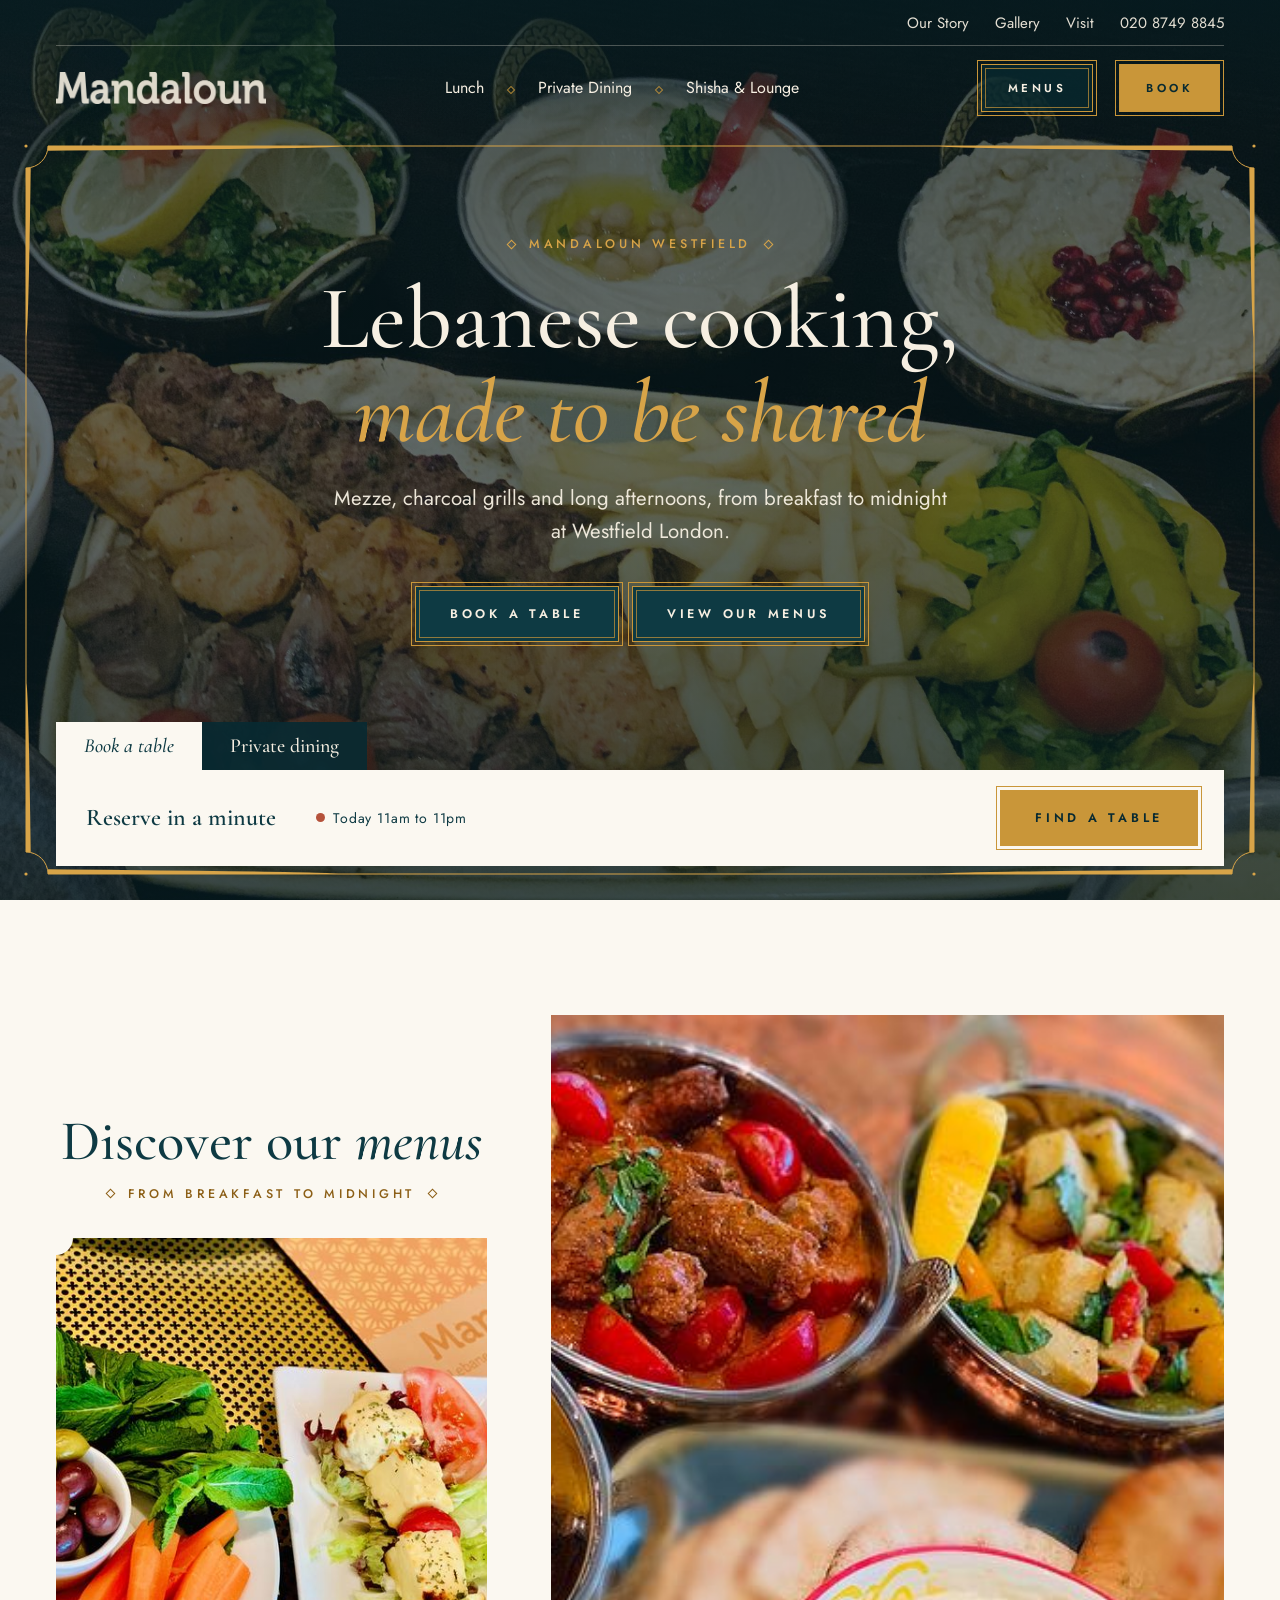
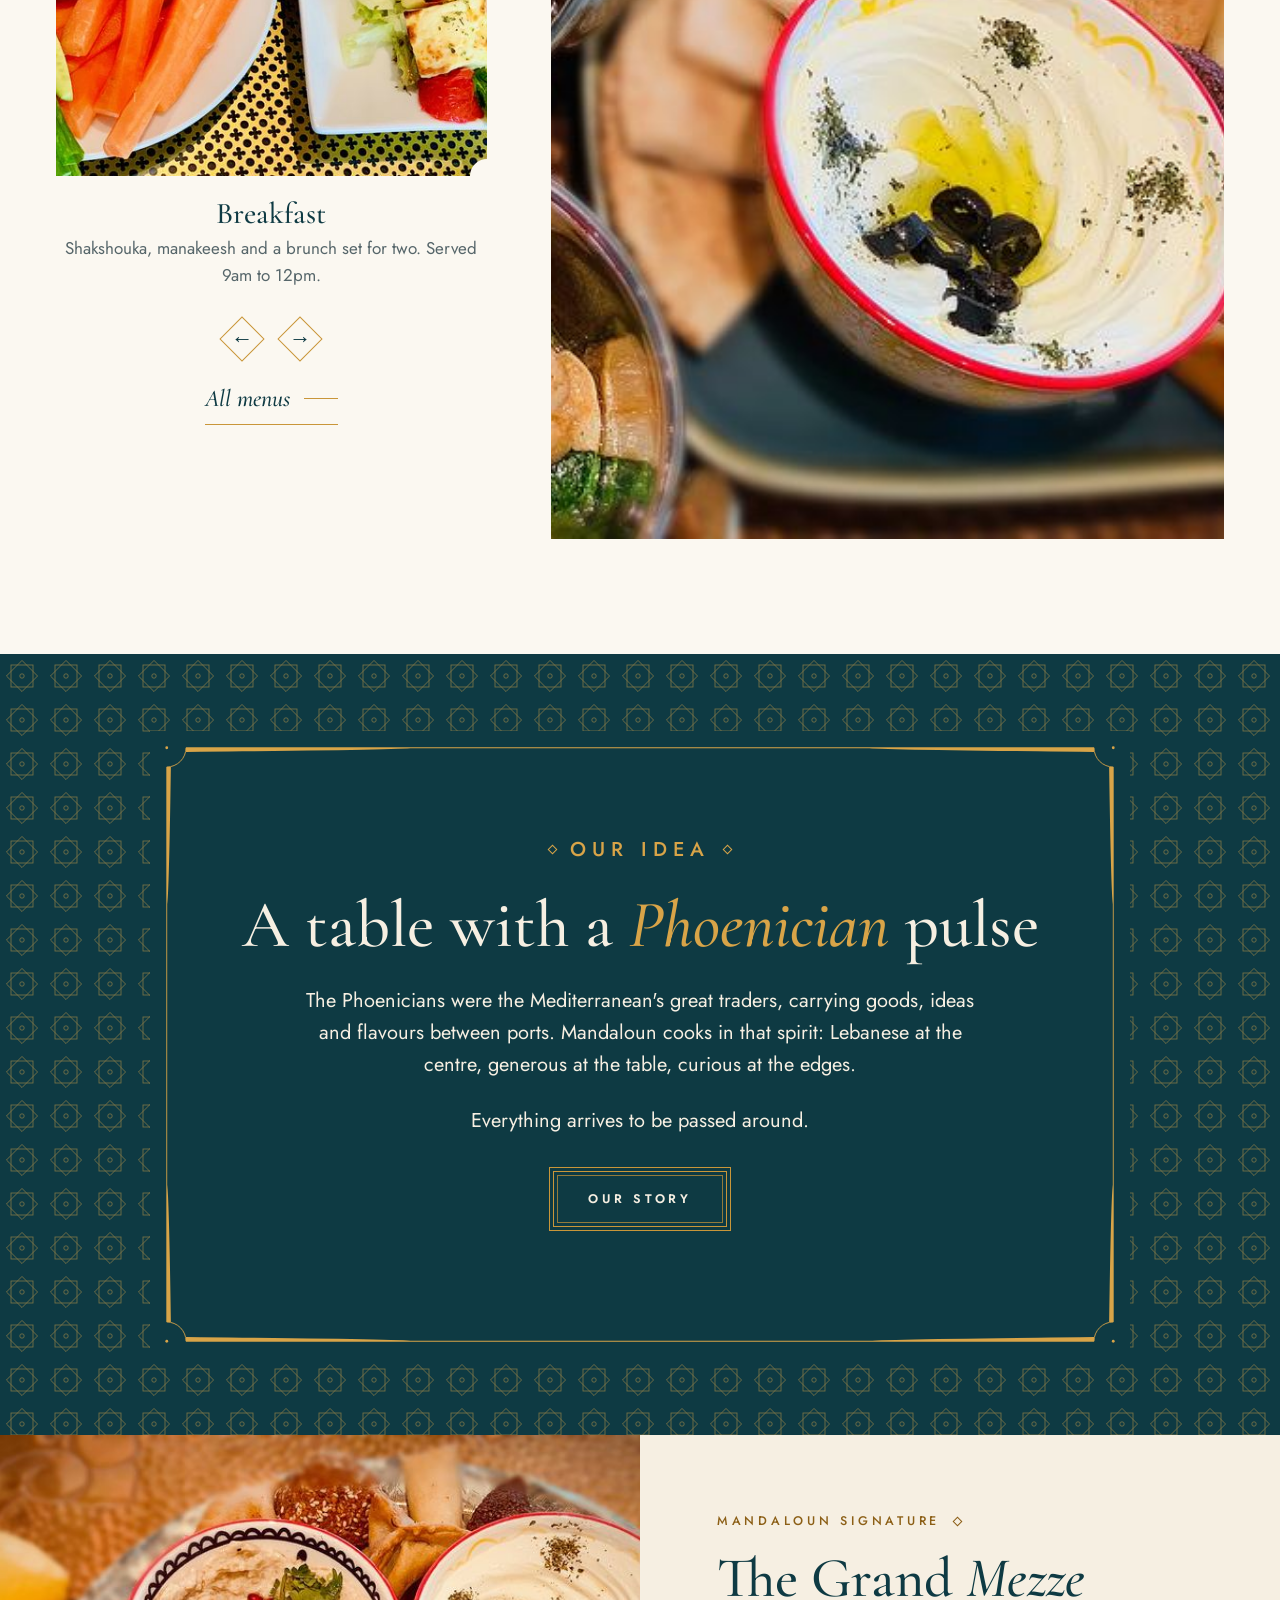
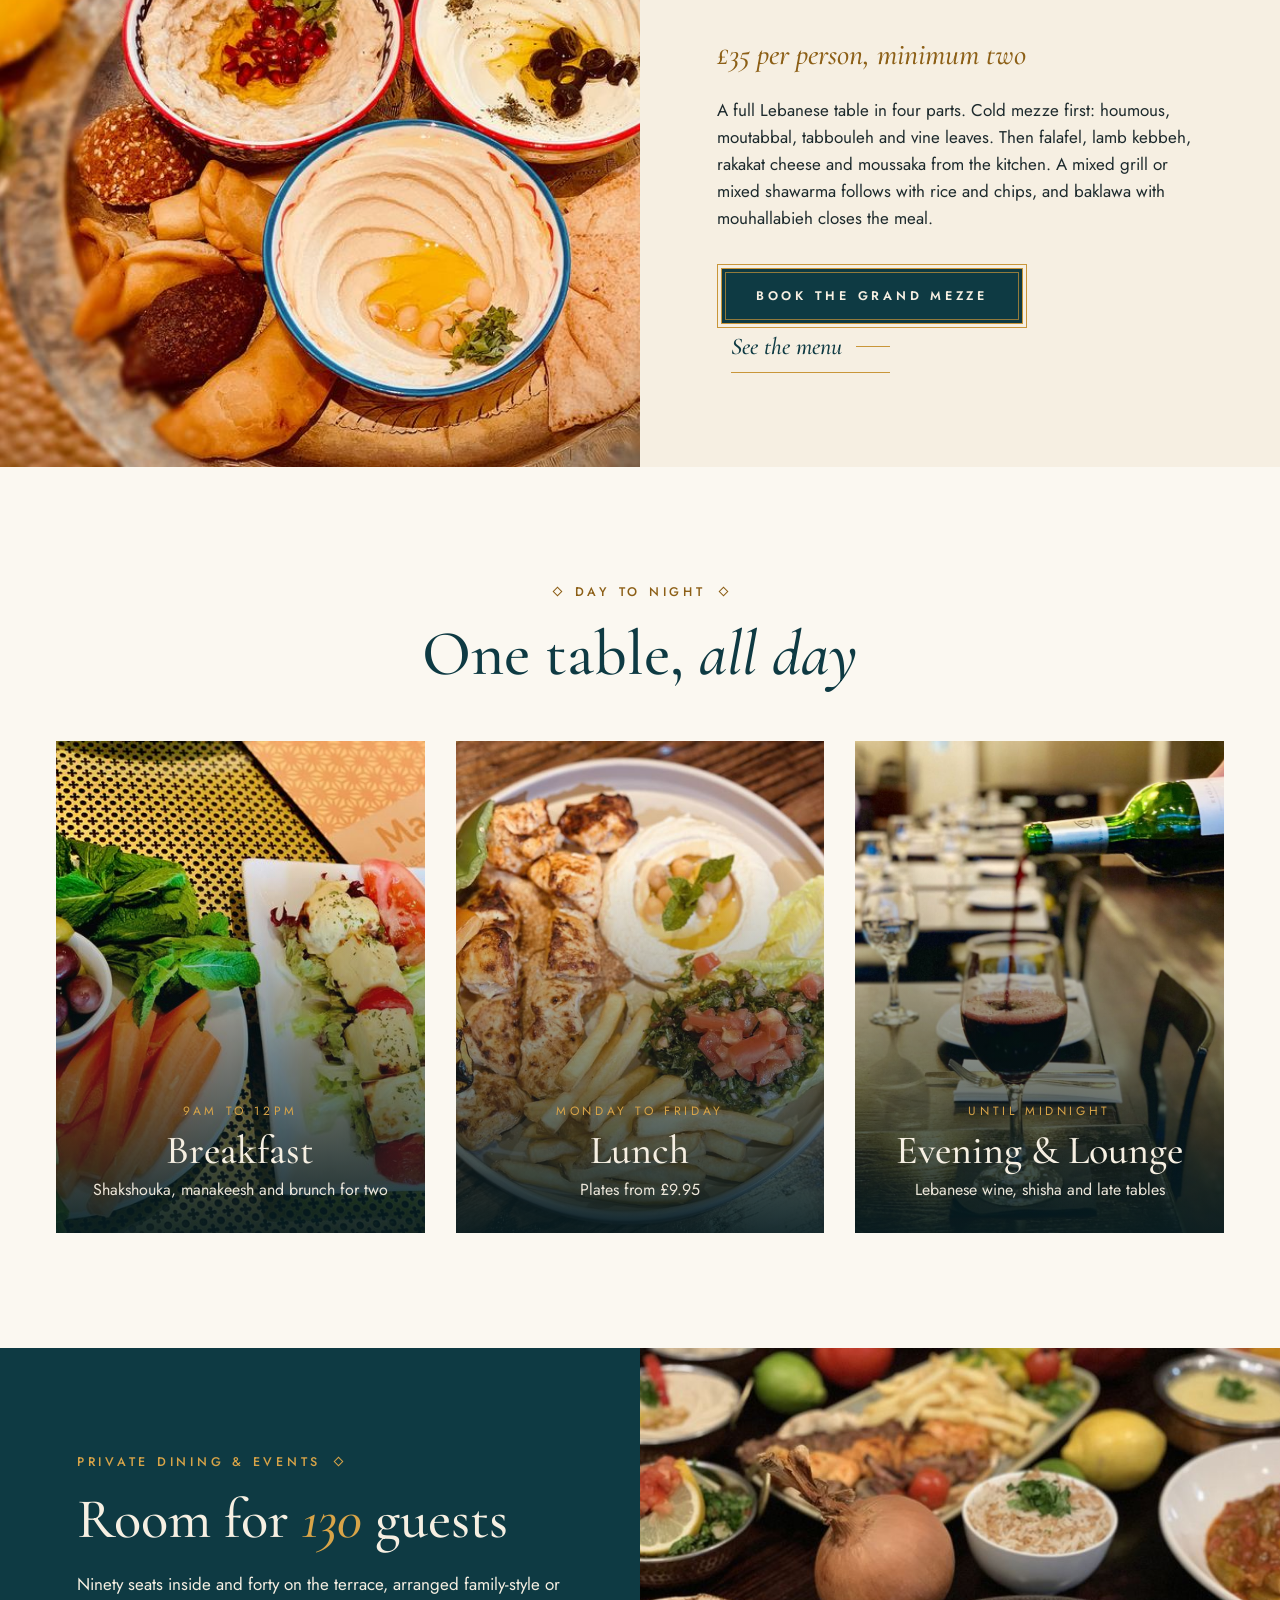
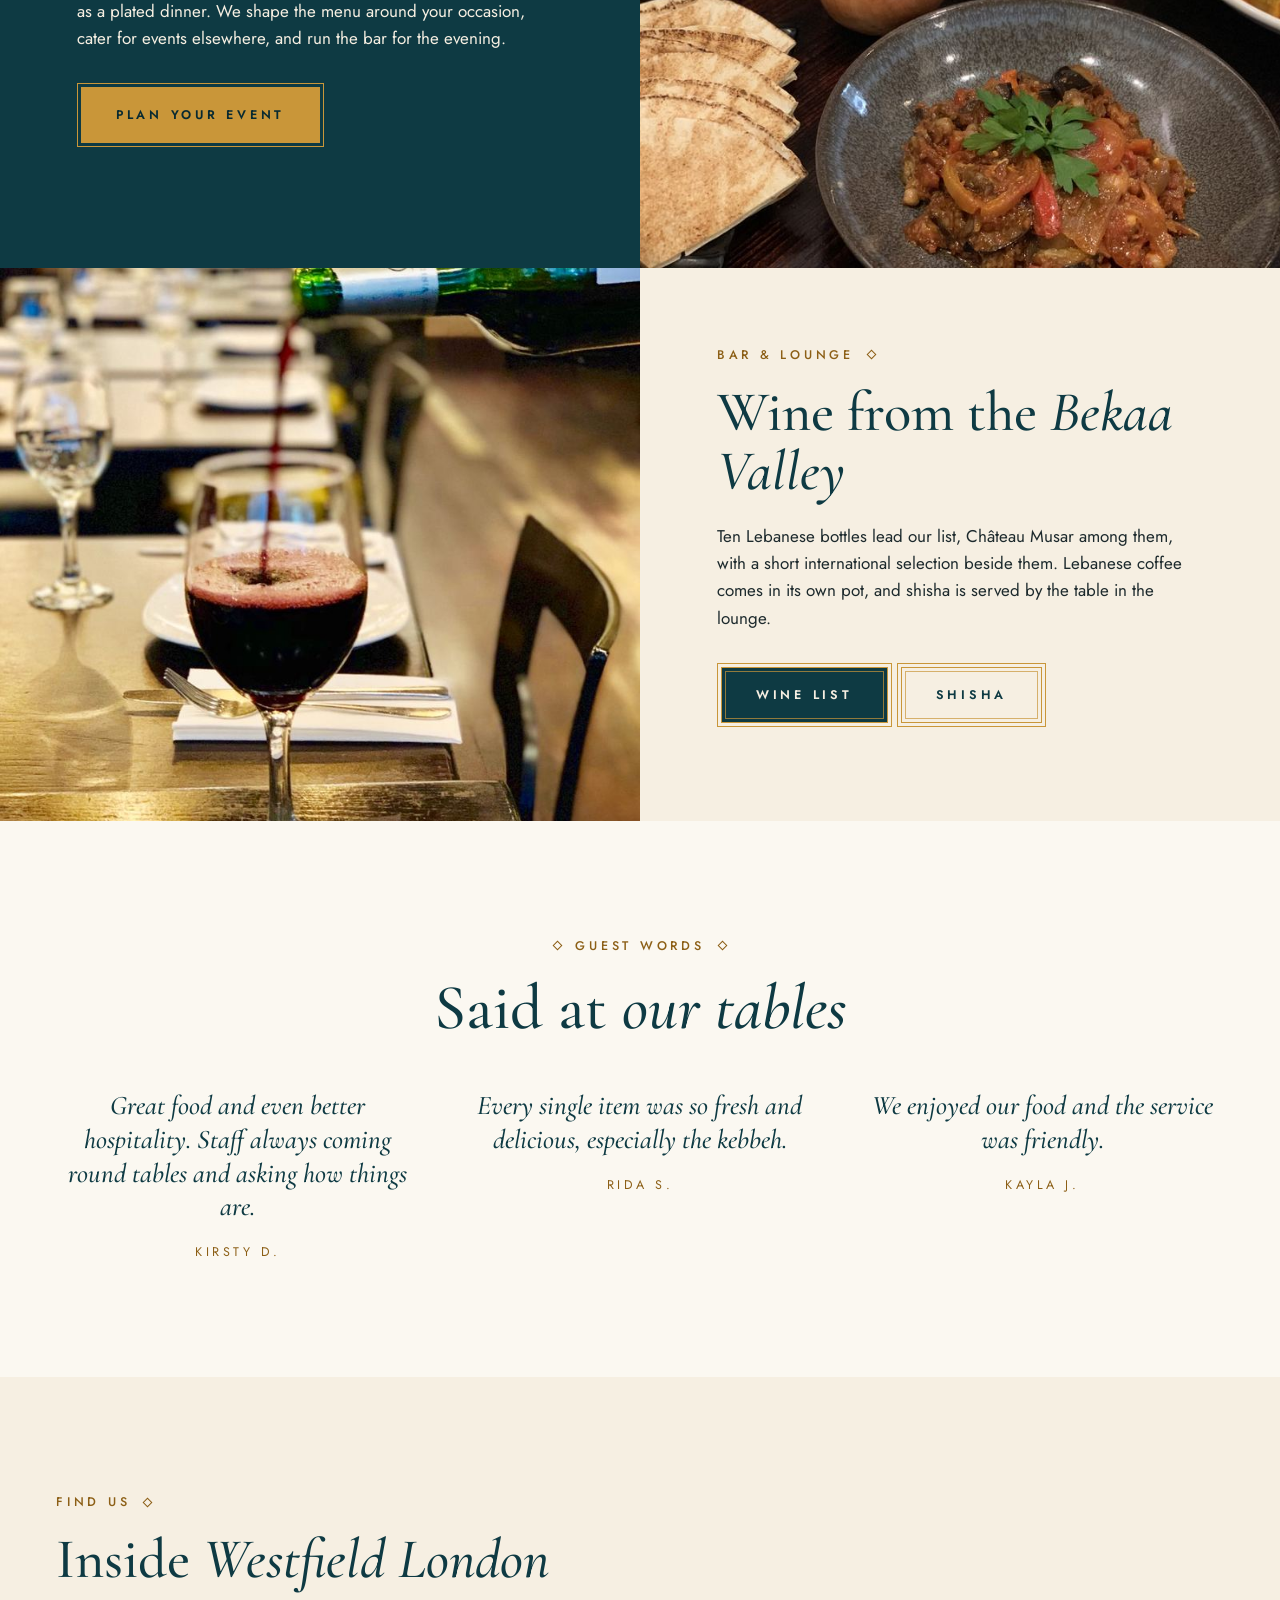
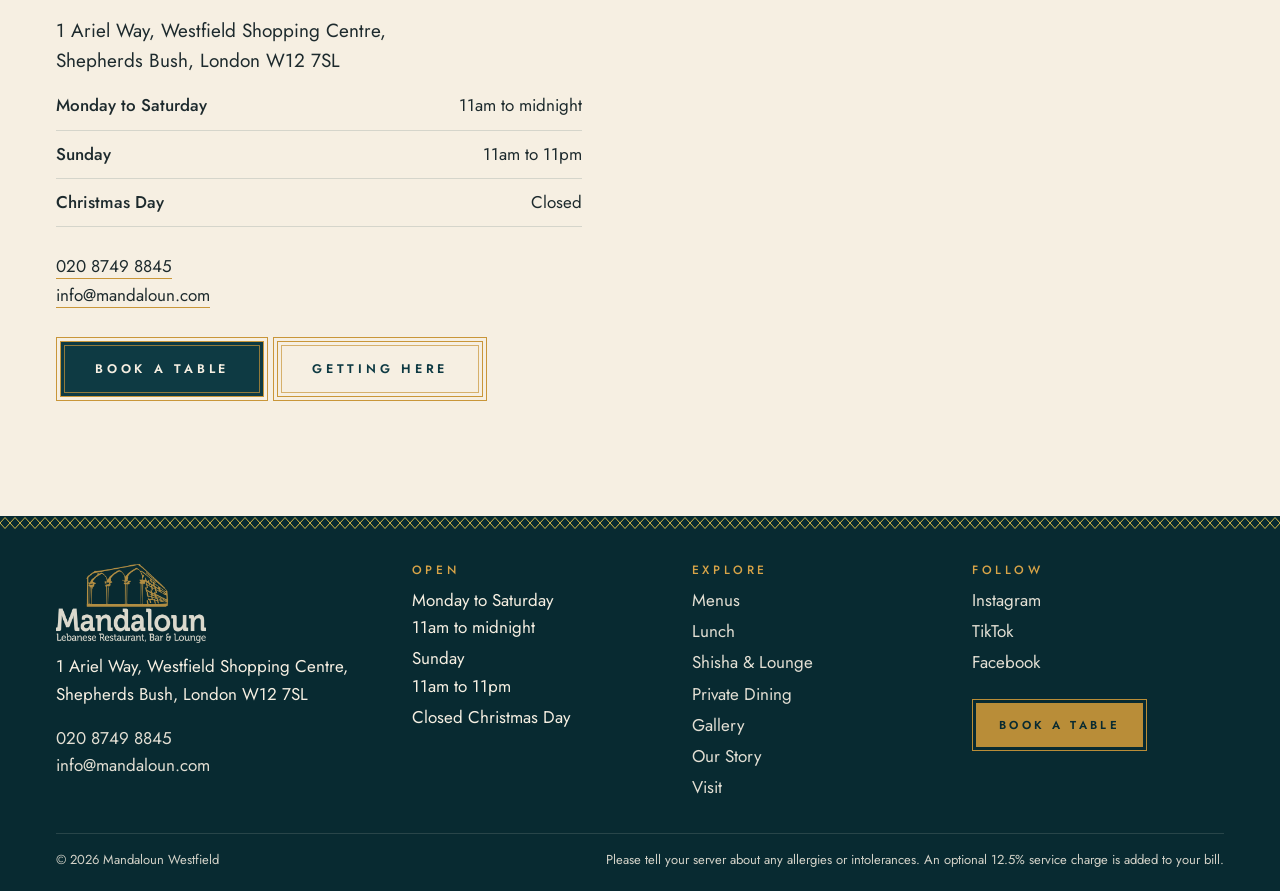
==== commit 61f118a0: "Add side gutters on menu pages; animated three-line burger menu with gold hover Co-Authored-By: Clau" ====
--- a/site/index.html
+++ b/site/index.html
@@ -28,7 +28,7 @@
     <a class="brand" href="index.html" aria-label="Mandaloun Westfield, home"><img class="w-dark" src="assets/img/logo-wordmark-dark.png" alt="Mandaloun" width="210" height="32"><img class="w-light" src="assets/img/logo-wordmark-light.png" alt="" width="210" height="32"></a>
     <ul class="mainnav"><li><a href="menus.html#lunch">Lunch</a></li><li><a href="private-events.html">Private Dining</a></li><li><a href="menus.html#shisha">Shisha &amp; Lounge</a></li></ul>
     <div class="navbtns"><a class="btn sm" href="menus.html">Menus</a><a class="btn sm gold" href="#" data-book>Book</a></div>
-    <button class="burger" aria-label="Open menu" aria-expanded="false"><span></span><span></span></button>
+    <button class="burger" aria-label="Open menu" aria-expanded="false"><span></span><span></span><span></span></button>
   </div>
 </header>
 <div class="mpanel" id="mpanel" role="dialog" aria-label="Menu">
--- a/site/assets/css/style.css
+++ b/site/assets/css/style.css
@@ -16,11 +16,11 @@
   --ink:#1D2A2D; --muted:#56666A;
   --serif:"Cormorant Garamond",Georgia,"Times New Roman",serif;
   --sans:"Jost","Helvetica Neue",Arial,sans-serif;
-  --wrap:1320px; --gut:clamp(20px,4vw,56px);
+  --wrap:1320px; --gut:clamp(28px,6vw,56px);
   --util-h:46px; --nav-h:84px;
 }
 *,*::before,*::after{box-sizing:border-box}
-html{scroll-behavior:smooth;-webkit-text-size-adjust:100%}
+html{-webkit-text-size-adjust:100%}
 body{margin:0;background:var(--paper);color:var(--ink);font-family:var(--sans);font-size:17px;line-height:1.6;-webkit-font-smoothing:antialiased}
 img{max-width:100%;display:block}
 a{color:inherit}
@@ -48,13 +48,12 @@
 .frame.tight{inset:8px;border-width:28px}
 
 /* ---------- buttons (double outline) ---------- */
-.btn{position:relative;display:inline-flex;align-items:center;justify-content:center;padding:17px 34px;background:var(--teal);color:var(--cream);font-family:var(--sans);font-weight:600;font-size:12.5px;letter-spacing:.3em;text-transform:uppercase;text-decoration:none;border:1px solid var(--gold);outline:1px solid var(--gold);outline-offset:3px;transition:background .25s,color .25s;cursor:pointer;margin:4px}
+.btn{position:relative;display:inline-flex;align-items:center;justify-content:center;padding:17px 34px;background:var(--teal);color:var(--cream);font-family:var(--sans);font-weight:600;font-size:12.5px;letter-spacing:.3em;text-transform:uppercase;text-decoration:none;border:1px solid var(--gold);outline:1px solid var(--gold);outline-offset:3px;cursor:pointer;margin:4px}
 .btn::before{content:"";position:absolute;inset:3px;border:1px solid var(--gold);opacity:.7;pointer-events:none}
-.btn:hover{background:var(--teal-2);color:#fff}
+.btn{transition:outline-offset .6s cubic-bezier(.22,1,.36,1)}
+.btn:hover,.on-hero .site-header .btn:hover,.scrolled.on-hero .site-header .btn:hover,.on-dark .btn.ghost:hover,.btn.gold:hover,.btn.ghost:hover{background:var(--gold);color:var(--teal-deep);outline-offset:0}
 .btn.gold{background:var(--gold);color:var(--teal-deep)}
-.btn.gold:hover{background:var(--gold-light)}
 .btn.ghost{background:transparent;color:var(--teal)}
-.btn.ghost:hover{background:rgba(14,58,67,.07)}
 .on-dark .btn.ghost{color:var(--cream)}
 .btn.sm{padding:12px 22px;font-size:11.5px}
 .textlink{font-family:var(--serif);font-style:italic;font-weight:500;font-size:24px;color:var(--teal);text-decoration:none;display:inline-flex;align-items:center;gap:14px;border-bottom:1px solid var(--gold);padding-bottom:6px}
@@ -73,12 +72,18 @@
 .brand .w-light{display:none}
 .mainnav{display:flex;align-items:center;gap:22px;margin:0 auto;padding:0;list-style:none;font-size:16px}
 .mainnav a{text-decoration:none;position:relative;padding:6px 2px}
-.mainnav a:hover{text-decoration:underline;text-decoration-color:var(--gold);text-underline-offset:6px}
+.mainnav a{transition:color .2s}
+.mainnav a:hover{color:var(--gold-deep);text-decoration:underline;text-decoration-color:var(--gold);text-underline-offset:6px}
+.on-hero .site-header .mainnav a:hover{color:var(--gold-light)}
+.scrolled.on-hero .site-header .mainnav a:hover{color:var(--gold-deep)}
 .mainnav li+li::before{content:"";display:inline-block;width:6px;height:6px;border:1px solid var(--gold);transform:rotate(45deg);margin-right:22px;vertical-align:middle;opacity:.8}
 .navbtns{display:flex;gap:18px;flex:none}
 .navbtns .btn{padding:14px 26px;margin:4px}
 .burger{display:none;background:none;border:0;padding:10px;margin-left:auto;cursor:pointer;color:inherit}
-.burger span{display:block;width:26px;height:1.5px;background:currentColor;margin:6px 0;transition:.25s}
+.burger span{display:block;width:26px;height:2px;background:currentColor;margin:5px 0;transition:transform .35s ease,opacity .25s ease}
+.menu-open .burger span:nth-child(1){transform:translateY(7px) rotate(45deg)}
+.menu-open .burger span:nth-child(2){opacity:0;transform:scaleX(0)}
+.menu-open .burger span:nth-child(3){transform:translateY(-7px) rotate(-45deg)}
 .on-hero .site-header{background:linear-gradient(180deg,rgba(6,28,33,.62),rgba(6,28,33,0));color:var(--cream);box-shadow:none}
 .on-hero .site-header .util{border-bottom-color:rgba(246,239,226,.28)}
 .on-hero .site-header .brand .w-dark{display:none}
@@ -94,13 +99,17 @@
 body.on-hero{padding-top:0}
 
 /* mobile panel */
-.mpanel{position:fixed;inset:0;z-index:60;background:var(--teal-deep);color:var(--cream);display:none;flex-direction:column;padding:26px var(--gut) 40px;overflow:auto}
-.mpanel.open{display:flex}
-.mpanel .top{display:flex;justify-content:space-between;align-items:center;margin-bottom:34px}
+.mpanel{position:fixed;inset:0;z-index:49;background:var(--teal-deep);color:var(--cream);display:flex;flex-direction:column;padding:calc(var(--nav-h) + 20px) var(--gut) 40px;overflow:auto;opacity:0;visibility:hidden;transition:opacity .35s ease,visibility 0s linear .35s}
+.mpanel.open{opacity:1;visibility:visible;transition-delay:0s}
+.menu-open.menu-open .site-header{background:transparent;color:var(--cream);box-shadow:none}
+.menu-open.menu-open .site-header .brand .w-dark{display:none}
+.menu-open.menu-open .site-header .brand .w-light{display:block}
+.mpanel .top{display:none}
 .mpanel .top img{height:30px}
 .mpanel .close{background:none;border:0;color:var(--cream);font-size:38px;line-height:1;cursor:pointer;padding:6px 10px}
 .mpanel nav{display:flex;flex-direction:column;gap:6px}
-.mpanel nav a{font-family:var(--serif);font-size:38px;text-decoration:none;padding:8px 0;border-bottom:1px solid rgba(246,239,226,.14)}
+.mpanel nav a{font-family:var(--serif);font-size:38px;text-decoration:none;padding:8px 0;border-bottom:1px solid rgba(246,239,226,.14);transition:color .2s}
+.mpanel nav a:hover,.mpanel nav a:focus-visible{color:var(--gold)}
 .mpanel .mbtns{margin-top:34px;display:flex;flex-direction:column;gap:14px}
 .mpanel .btn{width:100%}
 
@@ -229,7 +238,7 @@
 .page-hero .band{margin-bottom:0;position:absolute;left:0;right:0;top:0}
 
 /* ---------- menus page ---------- */
-.menus-wrap{display:grid;grid-template-columns:300px 1fr;gap:clamp(30px,4vw,72px);padding:48px 0 110px;align-items:start}
+.menus-wrap{display:grid;grid-template-columns:300px minmax(0,1fr);gap:clamp(30px,4vw,72px);padding:48px var(--gut) 110px;align-items:start}
 .menu-nav{position:sticky;top:calc(var(--nav-h) + 24px)}
 .menu-nav h2{font-size:38px;margin-bottom:20px}
 .menu-nav ul{list-style:none;margin:0;padding:0}
@@ -325,7 +334,7 @@
   .split{grid-template-columns:1fr}
   .split .media{min-height:380px}
   .split.rev .media{order:0}
-  .menus-wrap{grid-template-columns:1fr}
+  .menus-wrap{grid-template-columns:minmax(0,1fr)}
   .menu-nav{position:static}
   .menu-nav ul{display:flex;flex-wrap:wrap;gap:8px}
   .menu-nav li a{border:1px solid rgba(14,58,67,.2);padding:8px 16px;font-size:20px}
@@ -359,4 +368,12 @@
   .story .box{padding:70px 26px}
 }
 @media (prefers-reduced-motion:reduce){*{scroll-behavior:auto!important;transition:none!important}}
+@media (min-width:1101px){.mpanel{display:none}}
 @media print{.site-header,.reserve,.mpanel,.lb{display:none}body{padding-top:0}}
+
+/* ---------- page transitions ---------- */
+@keyframes pagein{from{opacity:0;transform:translateY(14px)}to{opacity:1;transform:none}}
+body{animation:pagein 1s cubic-bezier(.22,1,.36,1) both}
+html{background:var(--cream)}
+html.leaving body{opacity:0;transition:opacity .45s cubic-bezier(.4,0,.2,1);animation:none}
+@media (prefers-reduced-motion:reduce){body{animation:none}}
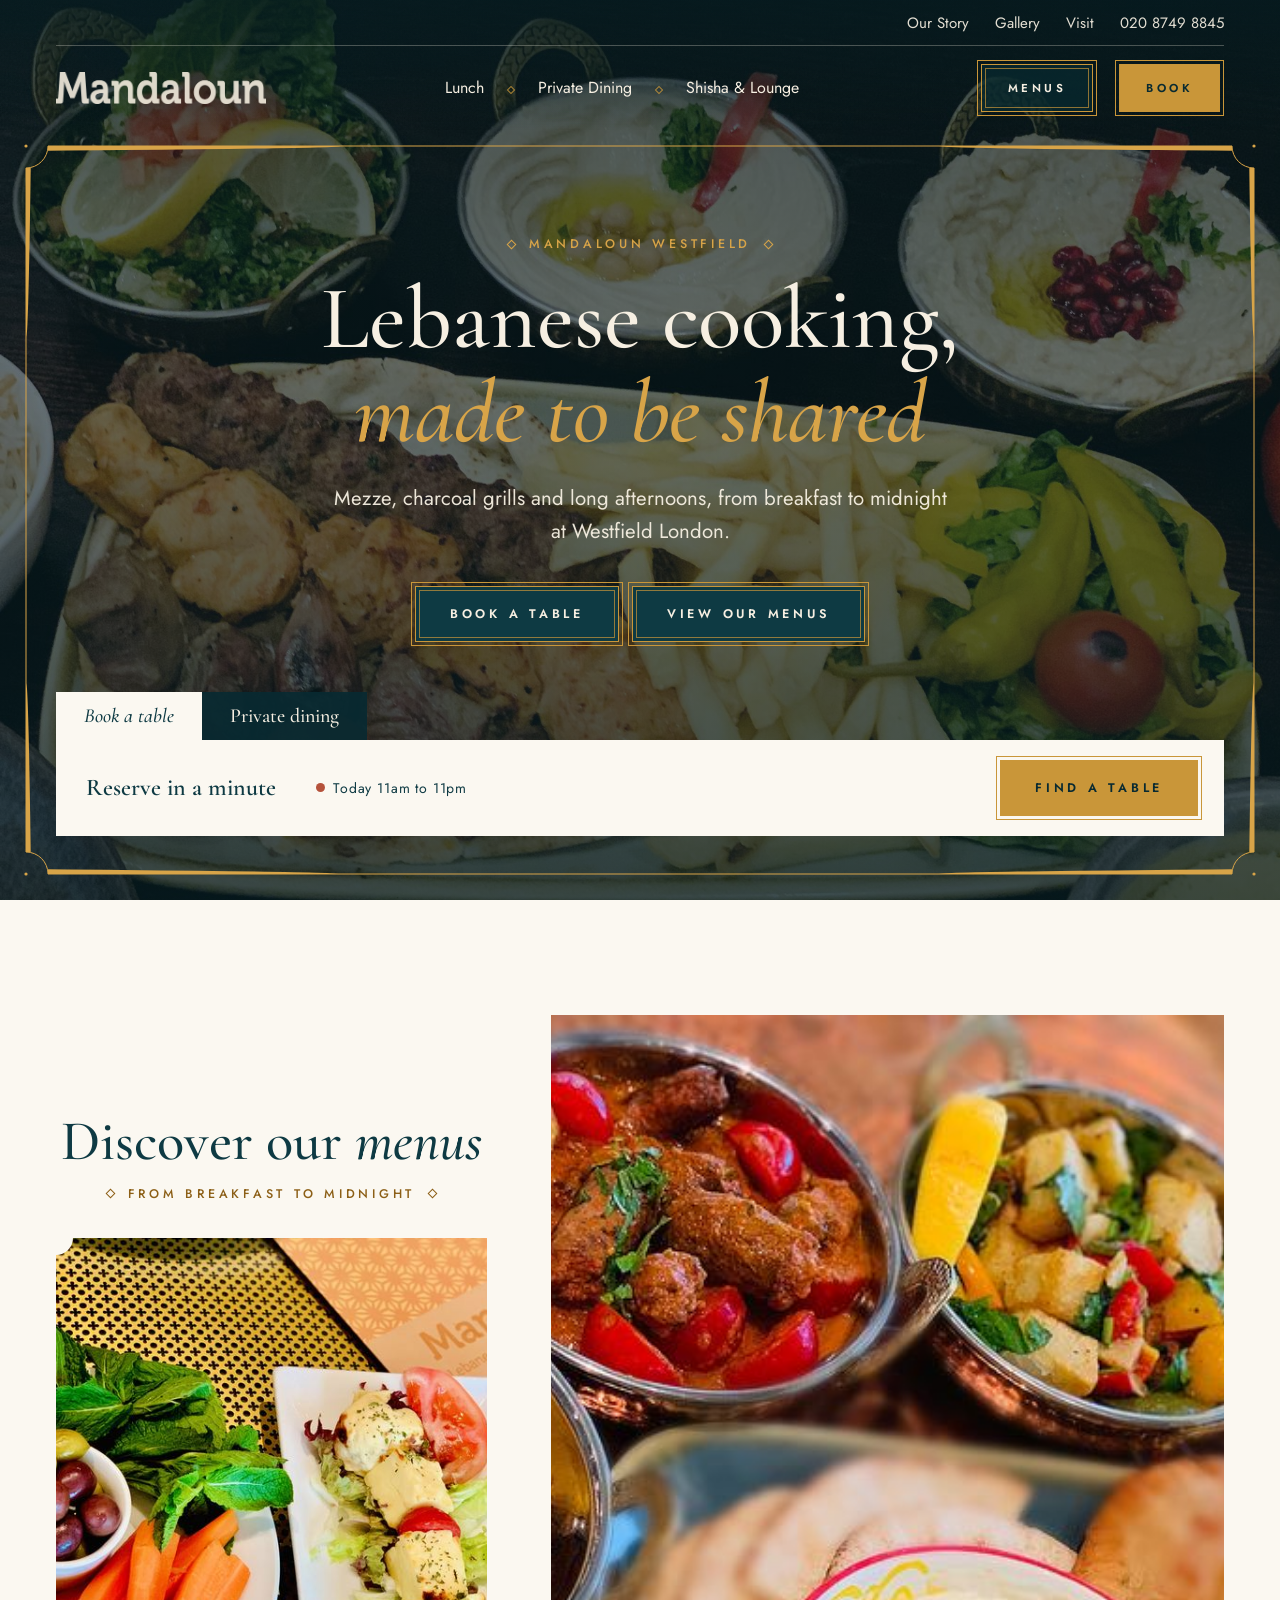
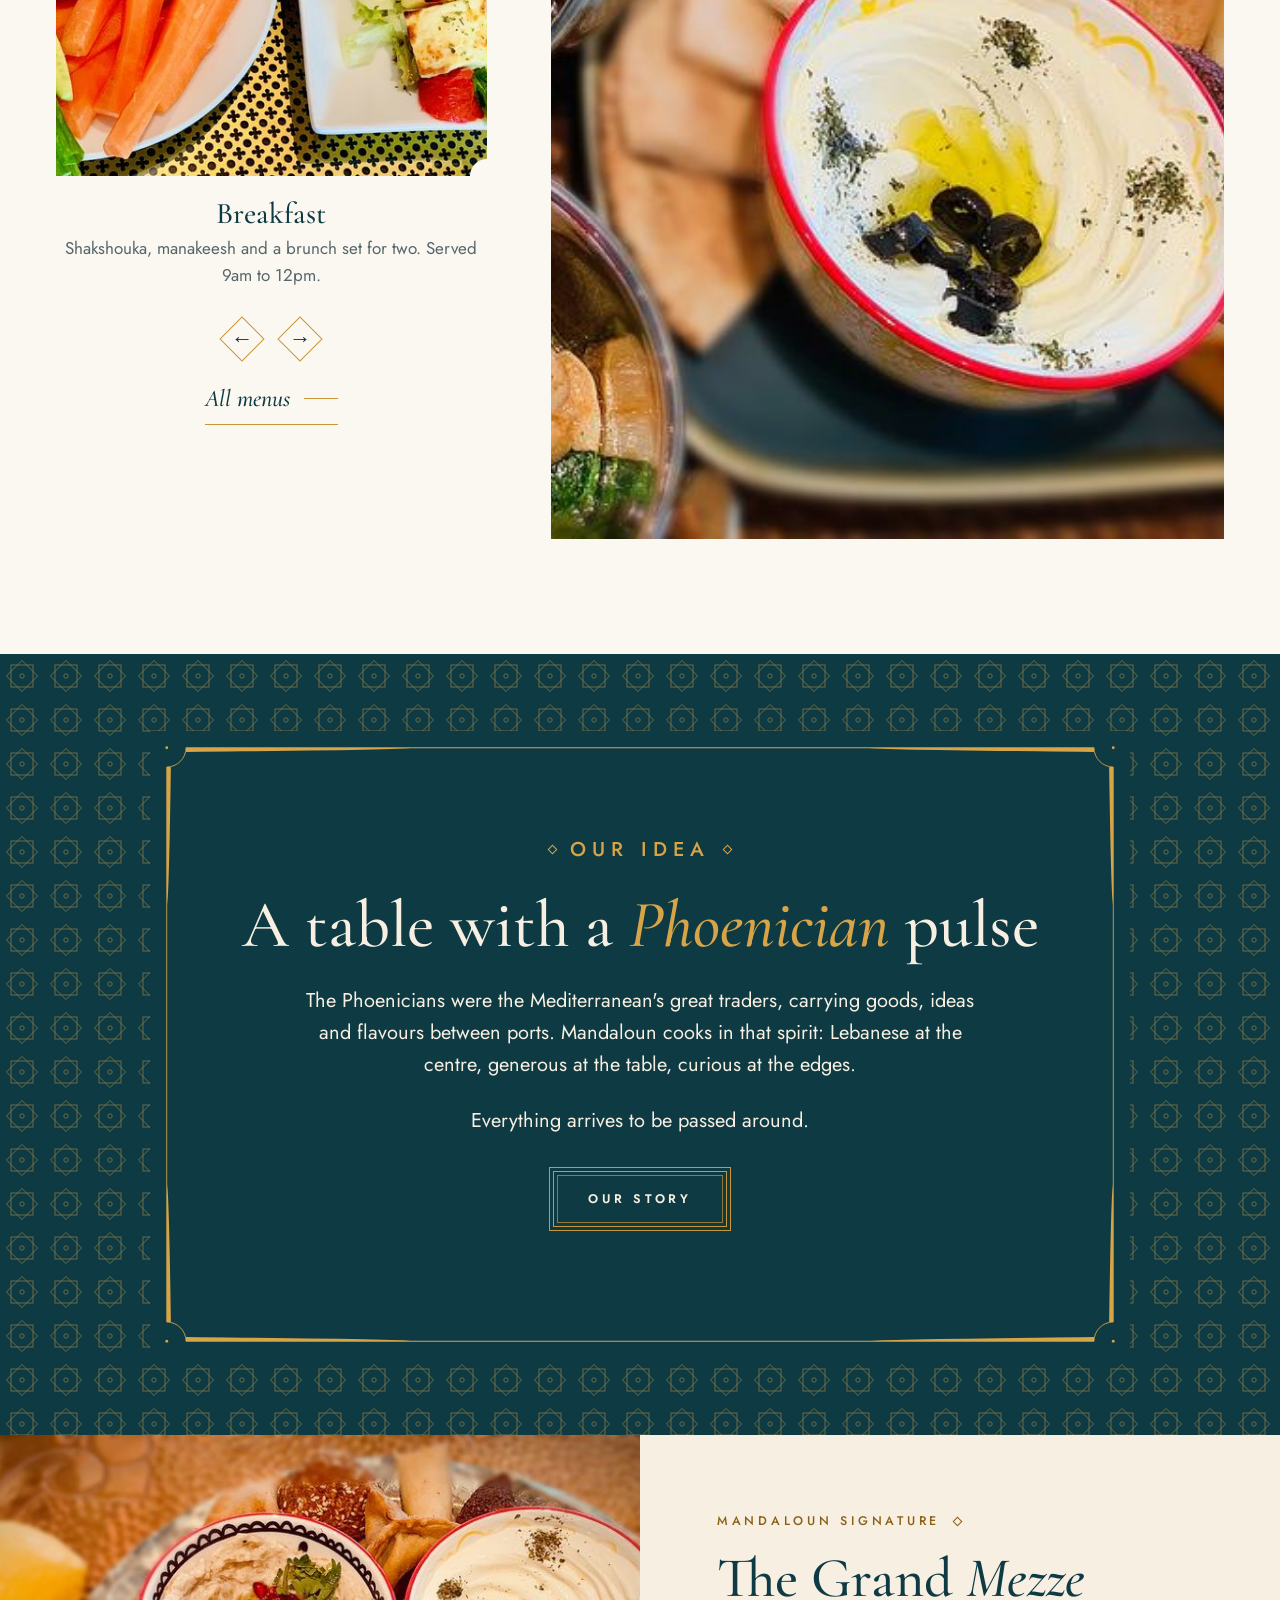
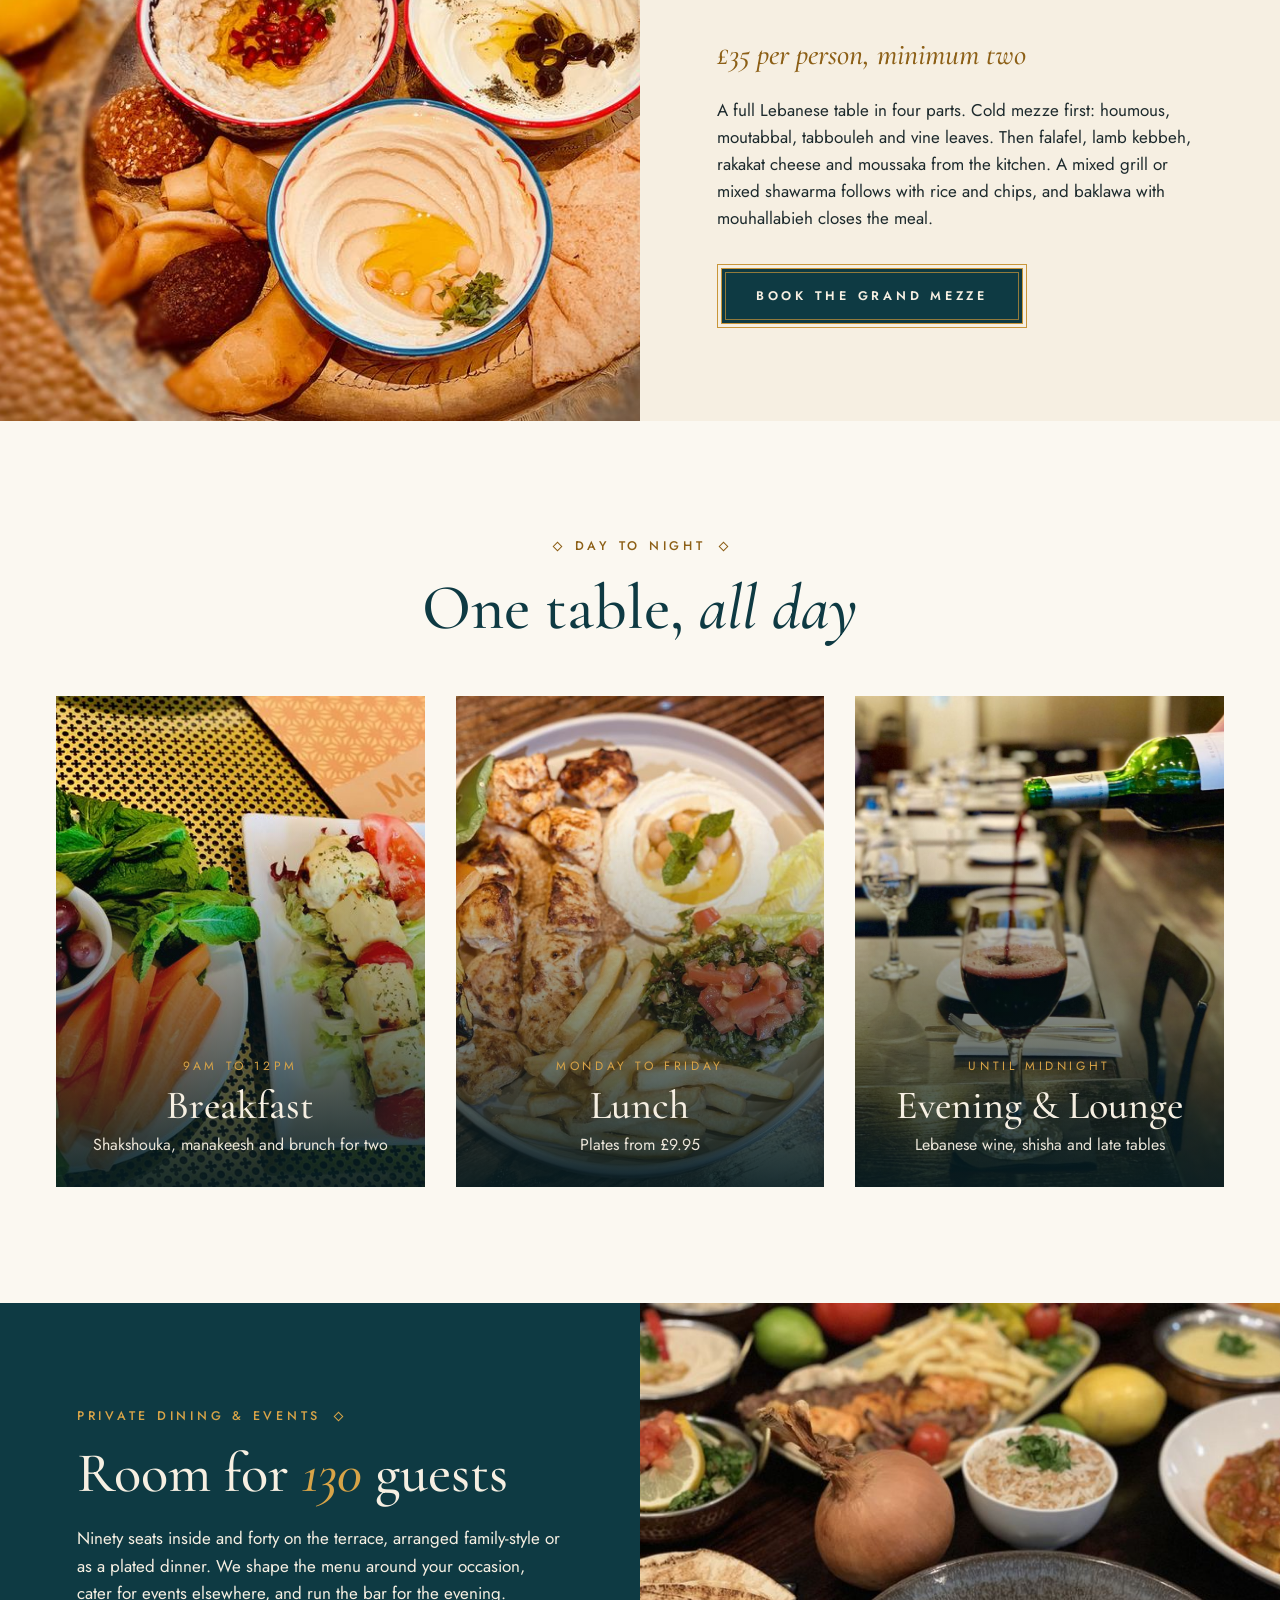
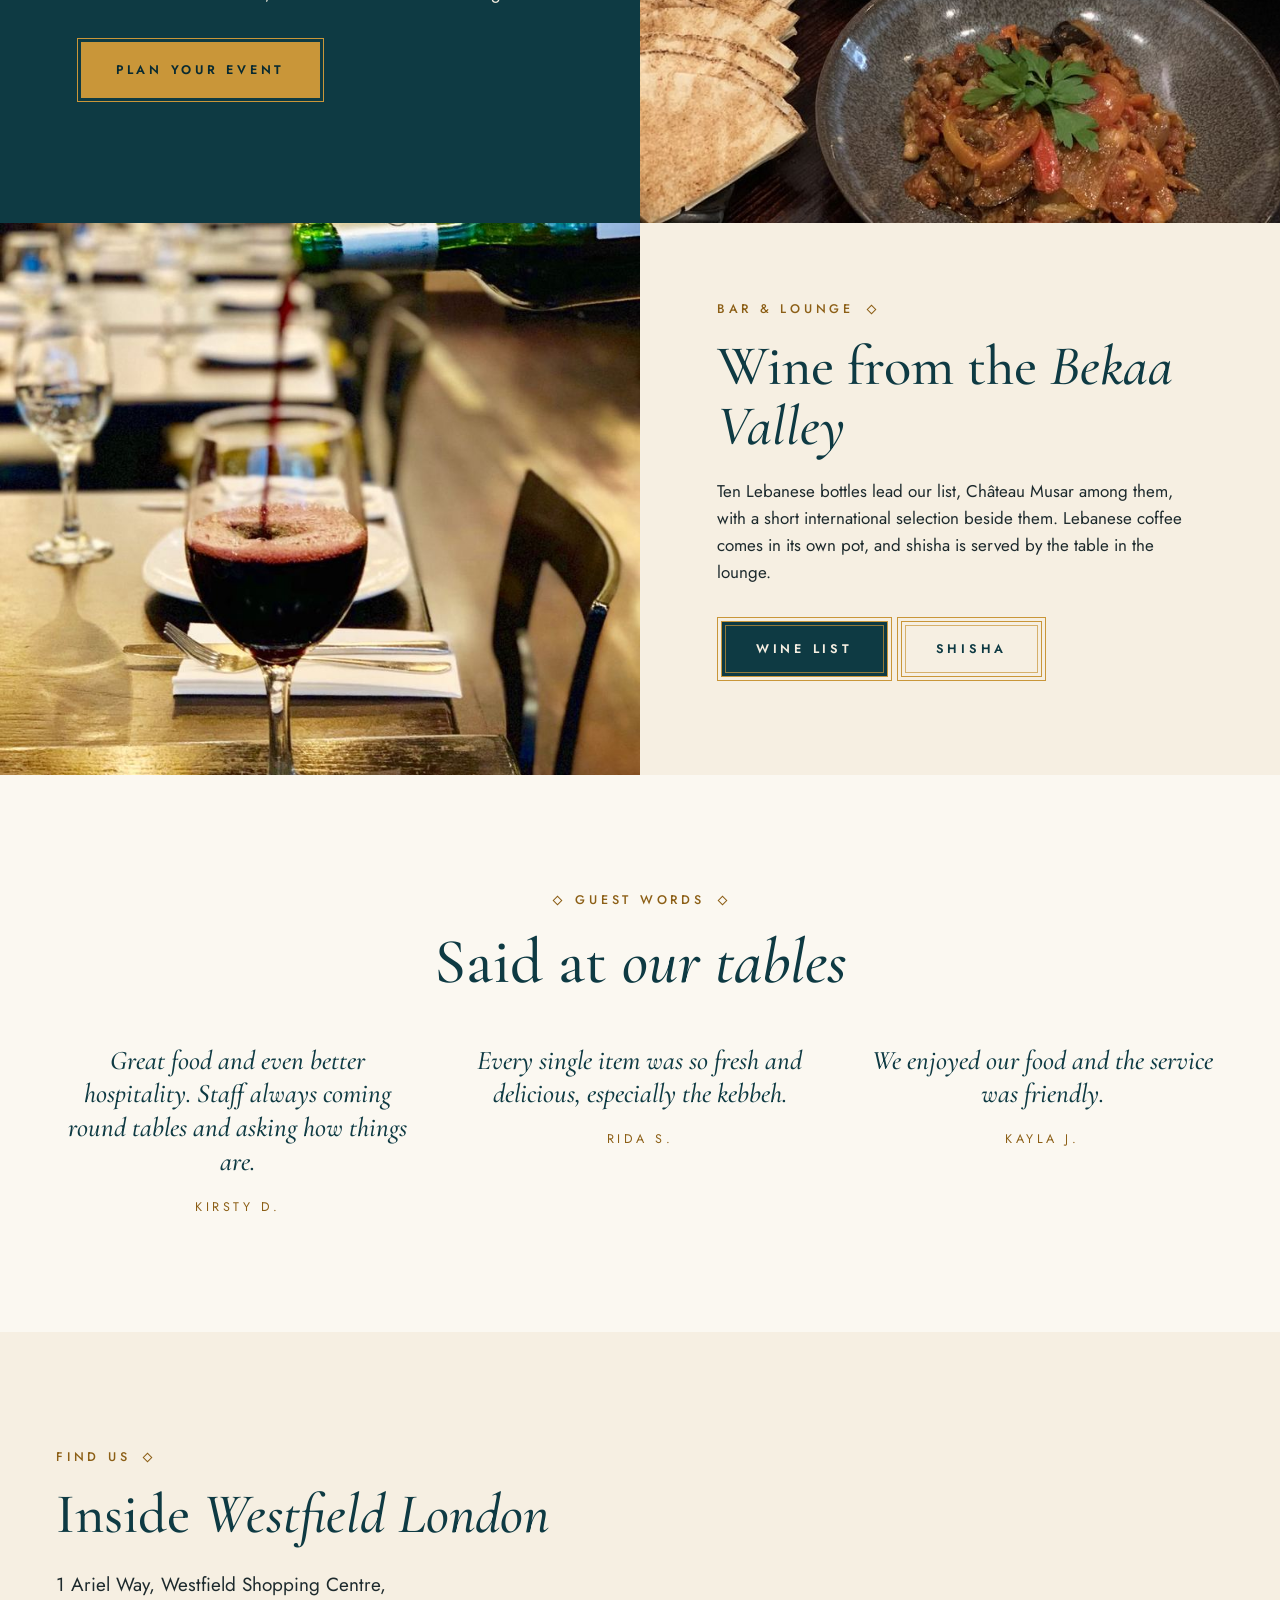
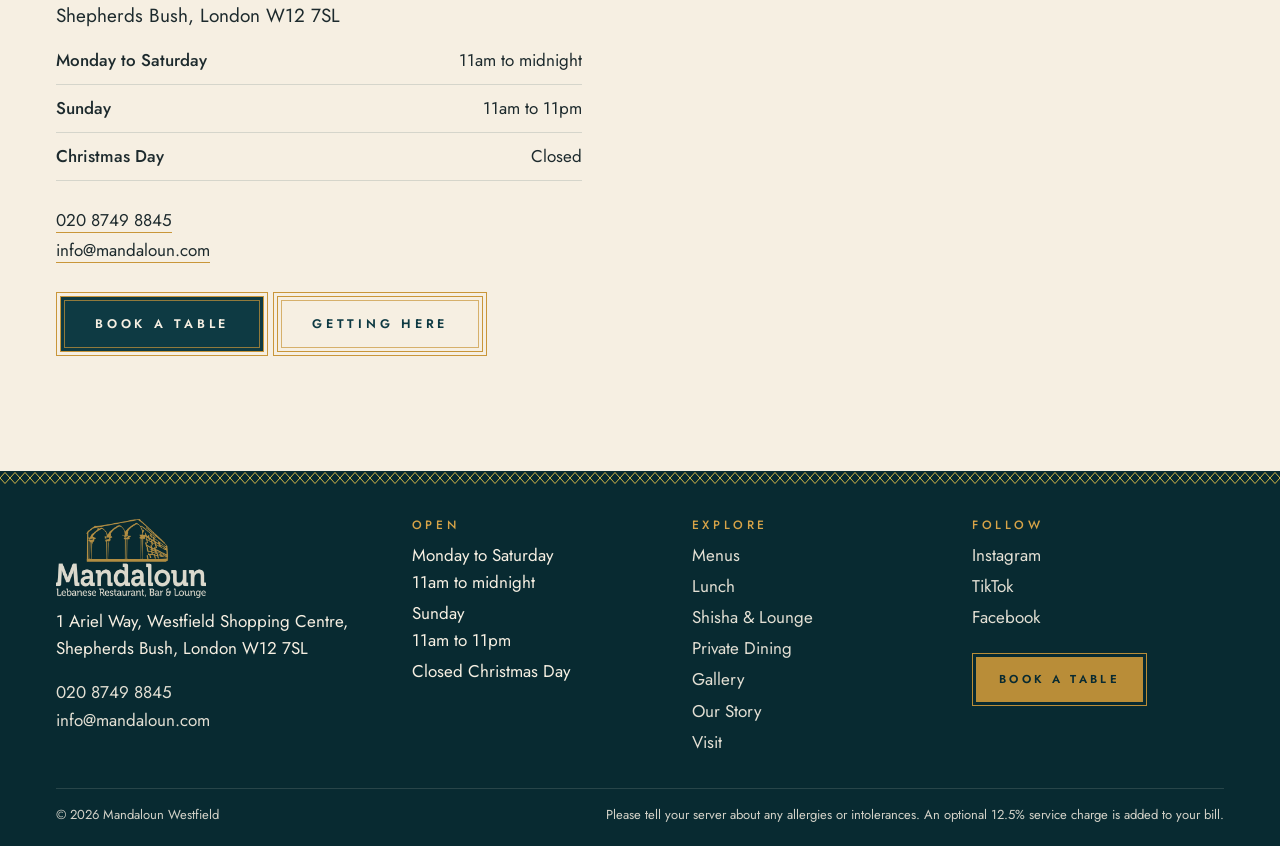
==== commit df76d479: "Grand Mezze heading links to menu; light wash over menu banner pattern Co-Authored-By: Claude Sonnet" ====
--- a/site/index.html
+++ b/site/index.html
@@ -86,10 +86,10 @@
   <div class="media"><img src="assets/img/mezze-trio.jpg" srcset="assets/img/mezze-trio-sm.jpg 800w, assets/img/mezze-trio.jpg 1500w" sizes="(max-width:1100px) 100vw, 50vw" width="1500" height="1124" alt="Three bowls of houmous with falafel, kebbeh and pastries on a brass tray" loading="lazy" decoding="async"></div>
   <div class="copy">
     <p class="eyebrow left">Mandaloun Signature</p>
-    <h2>The Grand <em>Mezze</em></h2>
+    <h2><a class="hlink" href="menus.html#a-la-carte">The Grand <em>Mezze</em></a></h2>
     <p class="price-tag">£35 per person, minimum two</p>
     <p>A full Lebanese table in four parts. Cold mezze first: houmous, moutabbal, tabbouleh and vine leaves. Then falafel, lamb kebbeh, rakakat cheese and moussaka from the kitchen. A mixed grill or mixed shawarma follows with rice and chips, and baklawa with mouhallabieh closes the meal.</p>
-    <p style="margin-top:14px"><a class="btn" href="#" data-book>Book the Grand Mezze</a> <a class="textlink" style="margin-left:14px" href="menus.html#a-la-carte">See the menu</a></p>
+    <p style="margin-top:14px"><a class="btn" href="#" data-book>Book the Grand Mezze</a></p>
   </div>
 </section>
 
--- a/site/assets/css/style.css
+++ b/site/assets/css/style.css
@@ -51,7 +51,7 @@
 .btn{position:relative;display:inline-flex;align-items:center;justify-content:center;padding:17px 34px;background:var(--teal);color:var(--cream);font-family:var(--sans);font-weight:600;font-size:12.5px;letter-spacing:.3em;text-transform:uppercase;text-decoration:none;border:1px solid var(--gold);outline:1px solid var(--gold);outline-offset:3px;cursor:pointer;margin:4px}
 .btn::before{content:"";position:absolute;inset:3px;border:1px solid var(--gold);opacity:.7;pointer-events:none}
 .btn{transition:outline-offset .6s cubic-bezier(.22,1,.36,1)}
-.btn:hover,.on-hero .site-header .btn:hover,.scrolled.on-hero .site-header .btn:hover,.on-dark .btn.ghost:hover,.btn.gold:hover,.btn.ghost:hover{background:var(--gold);color:var(--teal-deep);outline-offset:0}
+.btn:hover,.on-hero .site-header .btn:hover,.past-hero.on-hero .site-header .btn:hover,.on-dark .btn.ghost:hover,.btn.gold:hover,.btn.ghost:hover{background:var(--gold);color:var(--teal-deep);outline-offset:0}
 .btn.gold{background:var(--gold);color:var(--teal-deep)}
 .btn.ghost{background:transparent;color:var(--teal)}
 .on-dark .btn.ghost{color:var(--cream)}
@@ -75,7 +75,7 @@
 .mainnav a{transition:color .2s}
 .mainnav a:hover{color:var(--gold-deep);text-decoration:underline;text-decoration-color:var(--gold);text-underline-offset:6px}
 .on-hero .site-header .mainnav a:hover{color:var(--gold-light)}
-.scrolled.on-hero .site-header .mainnav a:hover{color:var(--gold-deep)}
+.past-hero.on-hero .site-header .mainnav a:hover{color:var(--gold-deep)}
 .mainnav li+li::before{content:"";display:inline-block;width:6px;height:6px;border:1px solid var(--gold);transform:rotate(45deg);margin-right:22px;vertical-align:middle;opacity:.8}
 .navbtns{display:flex;gap:18px;flex:none}
 .navbtns .btn{padding:14px 26px;margin:4px}
@@ -89,12 +89,12 @@
 .on-hero .site-header .brand .w-dark{display:none}
 .on-hero .site-header .brand .w-light{display:block}
 .on-hero .site-header .btn{background:rgba(8,42,49,.72)}
-.on-hero .site-header .btn.gold,.scrolled.on-hero .site-header .btn.gold{background:var(--gold);color:var(--teal-deep)}
+.on-hero .site-header .btn.gold,.past-hero.on-hero .site-header .btn.gold{background:var(--gold);color:var(--teal-deep)}
 .scrolled .util{height:0;opacity:0;overflow:hidden;border:0}
-.scrolled.on-hero .site-header{background:rgba(251,248,241,.97);color:var(--teal);box-shadow:0 1px 0 rgba(14,58,67,.14)}
-.scrolled.on-hero .site-header .brand .w-dark{display:block}
-.scrolled.on-hero .site-header .brand .w-light{display:none}
-.scrolled.on-hero .site-header .btn{background:var(--teal)}
+.past-hero.on-hero .site-header{background:rgba(251,248,241,.97);color:var(--teal);box-shadow:0 1px 0 rgba(14,58,67,.14)}
+.past-hero.on-hero .site-header .brand .w-dark{display:block}
+.past-hero.on-hero .site-header .brand .w-light{display:none}
+.past-hero.on-hero .site-header .btn{background:var(--teal)}
 body{padding-top:calc(var(--util-h) + var(--nav-h))}
 body.on-hero{padding-top:0}
 
@@ -123,7 +123,7 @@
 .hero h1 em{color:var(--gold-light)}
 .hero .sub{font-size:clamp(17px,1.6vw,21px);max-width:620px;margin:0 auto 34px;color:rgba(246,239,226,.95)}
 .hero .eyebrow{color:var(--gold-light)}
-.reserve{position:absolute;z-index:4;left:50%;transform:translateX(-50%);bottom:34px;width:min(1180px,calc(100% - 2*var(--gut)))}
+.reserve{position:absolute;z-index:4;left:50%;transform:translateX(-50%);bottom:64px;width:min(1180px,calc(100% - 2*var(--gut)))}
 .reserve .tabs{display:flex}
 .reserve .tab{font-family:var(--serif);font-size:20px;padding:12px 28px;background:rgba(8,42,49,.92);color:var(--cream);border:0;cursor:pointer}
 .reserve .tab[aria-selected=true]{background:var(--paper);color:var(--teal);font-style:italic}
@@ -350,7 +350,7 @@
   body{font-size:16.5px}
   .hero-inner{padding:130px var(--gut) 290px}
   .hero .frame{inset:76px 8px 8px 8px;border-width:24px}
-  .reserve{bottom:24px;width:calc(100% - 28px)}
+  .reserve{bottom:44px;width:calc(100% - 2*var(--gut))}
   .reserve .panel{flex-direction:column;align-items:stretch;text-align:center;padding:16px}
   .reserve .panel .info{justify-content:center;gap:4px 20px;flex-direction:column}
   .trio,.quotes,.pkgs,.steps,.figures{grid-template-columns:1fr}
@@ -366,14 +366,86 @@
   .lb .pv,.lb .nx{top:auto;bottom:70px}
   .lb .cap{bottom:16px;font-size:18px}
   .story .box{padding:70px 26px}
+  :root{--gut:32px}
+  body{line-height:1.65}
+  .pad{padding:88px 0}
+  .page-hero{padding:64px 0 48px}
+  .menus-wrap{padding-top:36px;gap:36px}
+  .menu-hero{margin-bottom:44px}
+  .menu-hero .txt{padding:48px 32px}
+  .msec{margin-bottom:64px}
+  .dishes{gap:18px}
+  .dish{padding:28px 26px 26px}
+  .dish h3{margin-bottom:10px}
+  .dish .d{margin-bottom:14px}
+  .dishes.compact .dish{padding:22px}
+  .legend{padding:22px 26px}
+  .trio,.quotes,.pkgs{gap:30px}
+  .steps{gap:40px}
+  .tile .cap{padding:30px 28px}
+  .quote{padding:0}
+  .pkg .in{padding:34px 30px 38px}
+  .formbox{padding:36px 28px}
+  .formgrid{gap:22px}
+  .split .copy{padding:56px 32px}
+  .foot-grid{gap:44px}
+  .discover,.visit{gap:44px}
+  .masonry a{margin-bottom:18px}
+  .mpanel nav a{padding:12px 0}
+  .reserve .panel{gap:10px;padding:14px 16px}
+  .hero-inner{padding-left:40px;padding-right:40px}
+  /* scale type and controls down a notch */
+  body{font-size:16px}
+  .btn{margin:9px 8px;padding:15px 26px;font-size:12px;letter-spacing:.24em}
+  .btn.sm{padding:11px 18px}
+  .lead{font-size:17px}
+  .eyebrow{font-size:11.5px;letter-spacing:.24em}
+  .hero h1{font-size:clamp(38px,11vw,50px)}
+  .hero .sub{font-size:16.5px}
+  .page-hero h1{font-size:clamp(38px,11vw,52px)}
+  h2.big,.discover h2,.split .copy h2,.visit h2,.prose h2{font-size:clamp(32px,9vw,40px)}
+  .story h2{font-size:clamp(34px,9.5vw,44px)}
+  .story p{font-size:17.5px}
+  .pull{font-size:clamp(25px,7vw,32px)}
+  .menu-hero .txt h2{font-size:36px}
+  .menu-nav h2{font-size:26px}
+  .menu-nav li a{font-size:18px;padding:7px 14px}
+  .slide h3{font-size:25px}
+  .tile h3{font-size:32px}
+  .pkg h3{font-size:28px}
+  .step h3{font-size:25px}
+  .dish h3{font-size:21px}
+  .dish .d{font-size:15px}
+  .dish .p{font-size:20px}
+  .quote q{font-size:23px}
+  .price-tag{font-size:25px}
+  .figure b{font-size:clamp(46px,14vw,60px)}
+  .band-rule span{font-size:12px;letter-spacing:.26em}
+  .reserve .tab{font-size:16px;padding:9px 16px}
+  .reserve .panel strong{font-size:18px}
+  .reserve .panel span.s,.reserve .openpill{font-size:13px}
+  .reserve .panel .btn{margin:2px 0;padding:12px 20px;font-size:11px}
+  .mpanel nav a{font-size:30px}
+  .mpanel .mbtns{gap:18px}
 }
 @media (prefers-reduced-motion:reduce){*{scroll-behavior:auto!important;transition:none!important}}
 @media (min-width:1101px){.mpanel{display:none}}
 @media print{.site-header,.reserve,.mpanel,.lb{display:none}body{padding-top:0}}
 
 /* ---------- page transitions ---------- */
-@keyframes pagein{from{opacity:0;transform:translateY(14px)}to{opacity:1;transform:none}}
-body{animation:pagein 1s cubic-bezier(.22,1,.36,1) both}
+@keyframes pagein{from{opacity:0}to{opacity:1}}
+body{animation:pagein .9s ease backwards}
 html{background:var(--cream)}
 html.leaving body{opacity:0;transition:opacity .45s cubic-bezier(.4,0,.2,1);animation:none}
 @media (prefers-reduced-motion:reduce){body{animation:none}}
+.rv{opacity:0;transform:translateY(30px);transition:opacity 1.2s cubic-bezier(.22,1,.36,1) var(--d,0s),transform 1.2s cubic-bezier(.22,1,.36,1) var(--d,0s)}
+.rv.in{opacity:1;transform:none;will-change:auto}
+.rv:not(.in){will-change:opacity,transform}
+@media (prefers-reduced-motion:reduce){.rv{opacity:1;transform:none;transition:none}}
+.hlink{color:inherit;text-decoration:none;transition:color .25s}
+.hlink:hover,.hlink:focus-visible{color:var(--gold-deep)}
+.hlink:hover em,.hlink:focus-visible em{color:inherit}
+
+/* menu banners: a light wash over the pattern so the text sits clear of it */
+.menu-hero .txt::before{content:"";position:absolute;inset:0;background:rgba(255,255,255,.14);z-index:0}
+.menu-hero .txt>*:not(.frame){position:relative;z-index:1}
